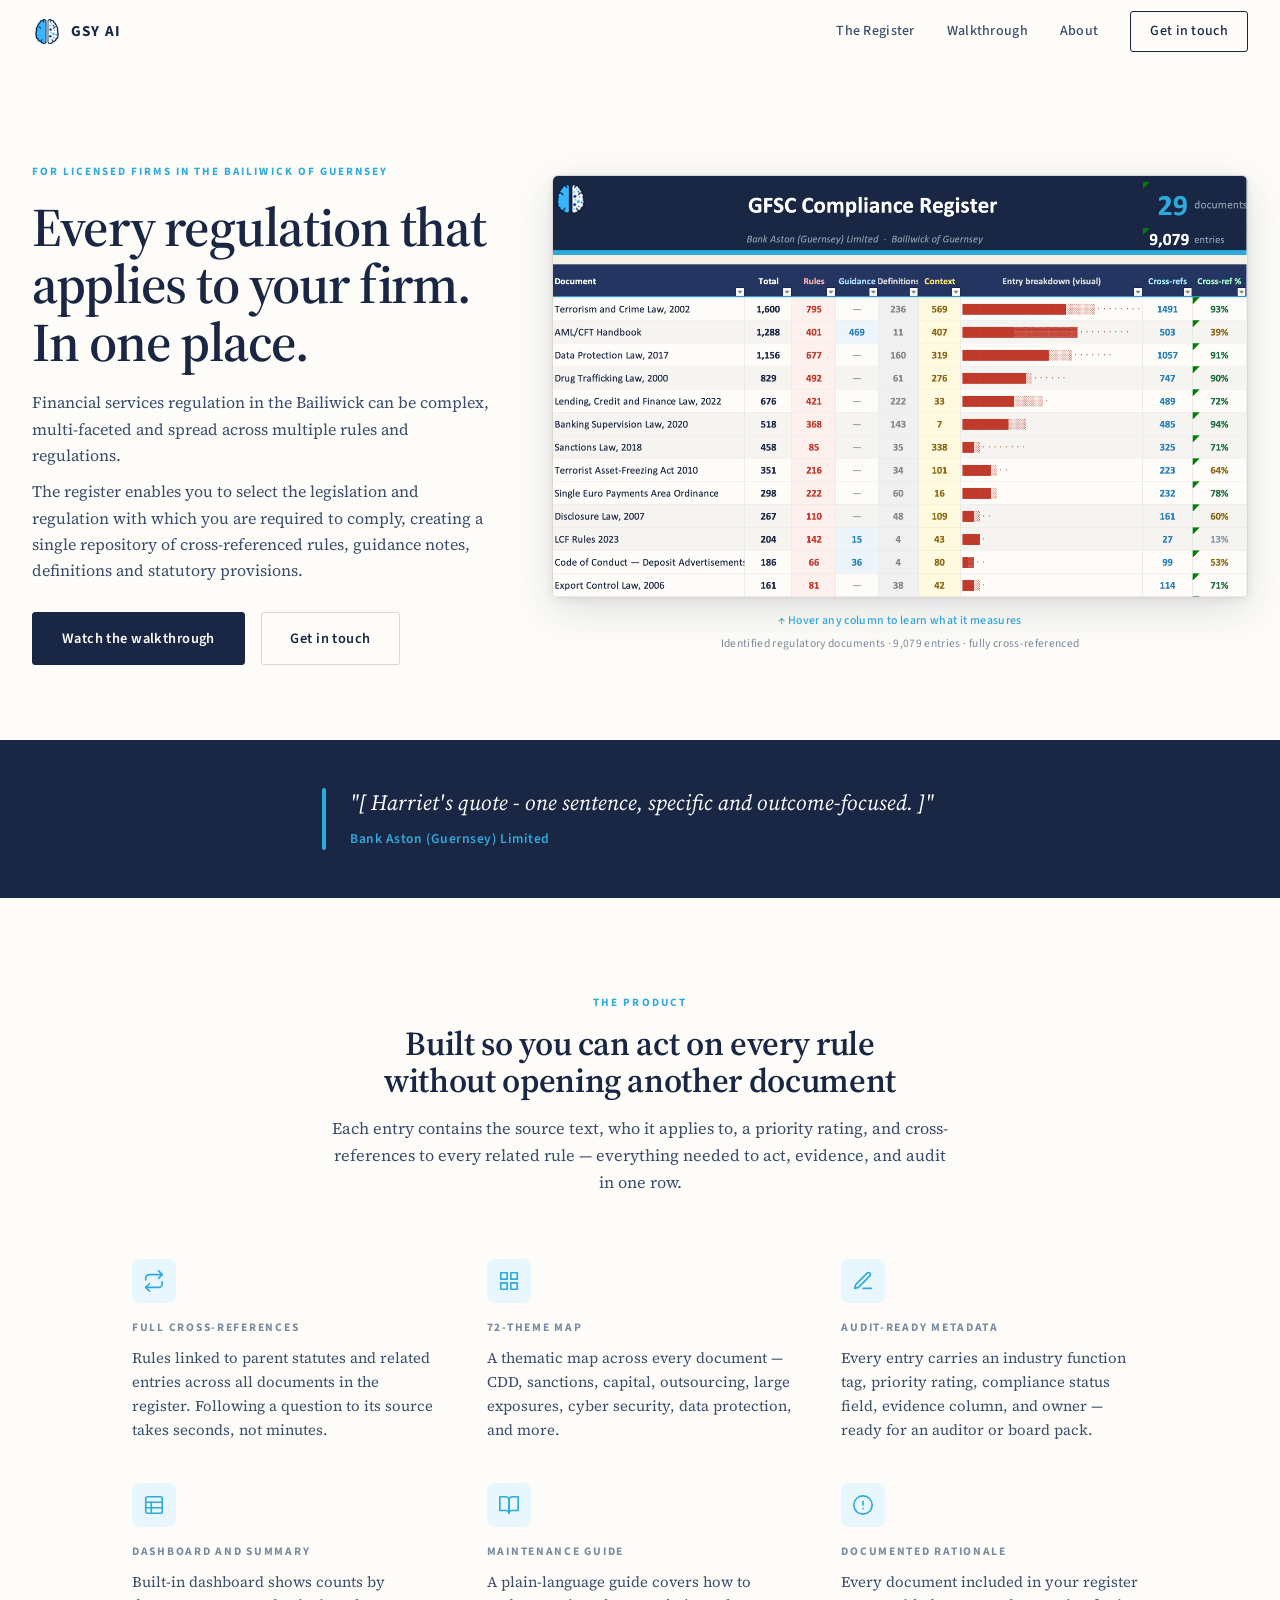
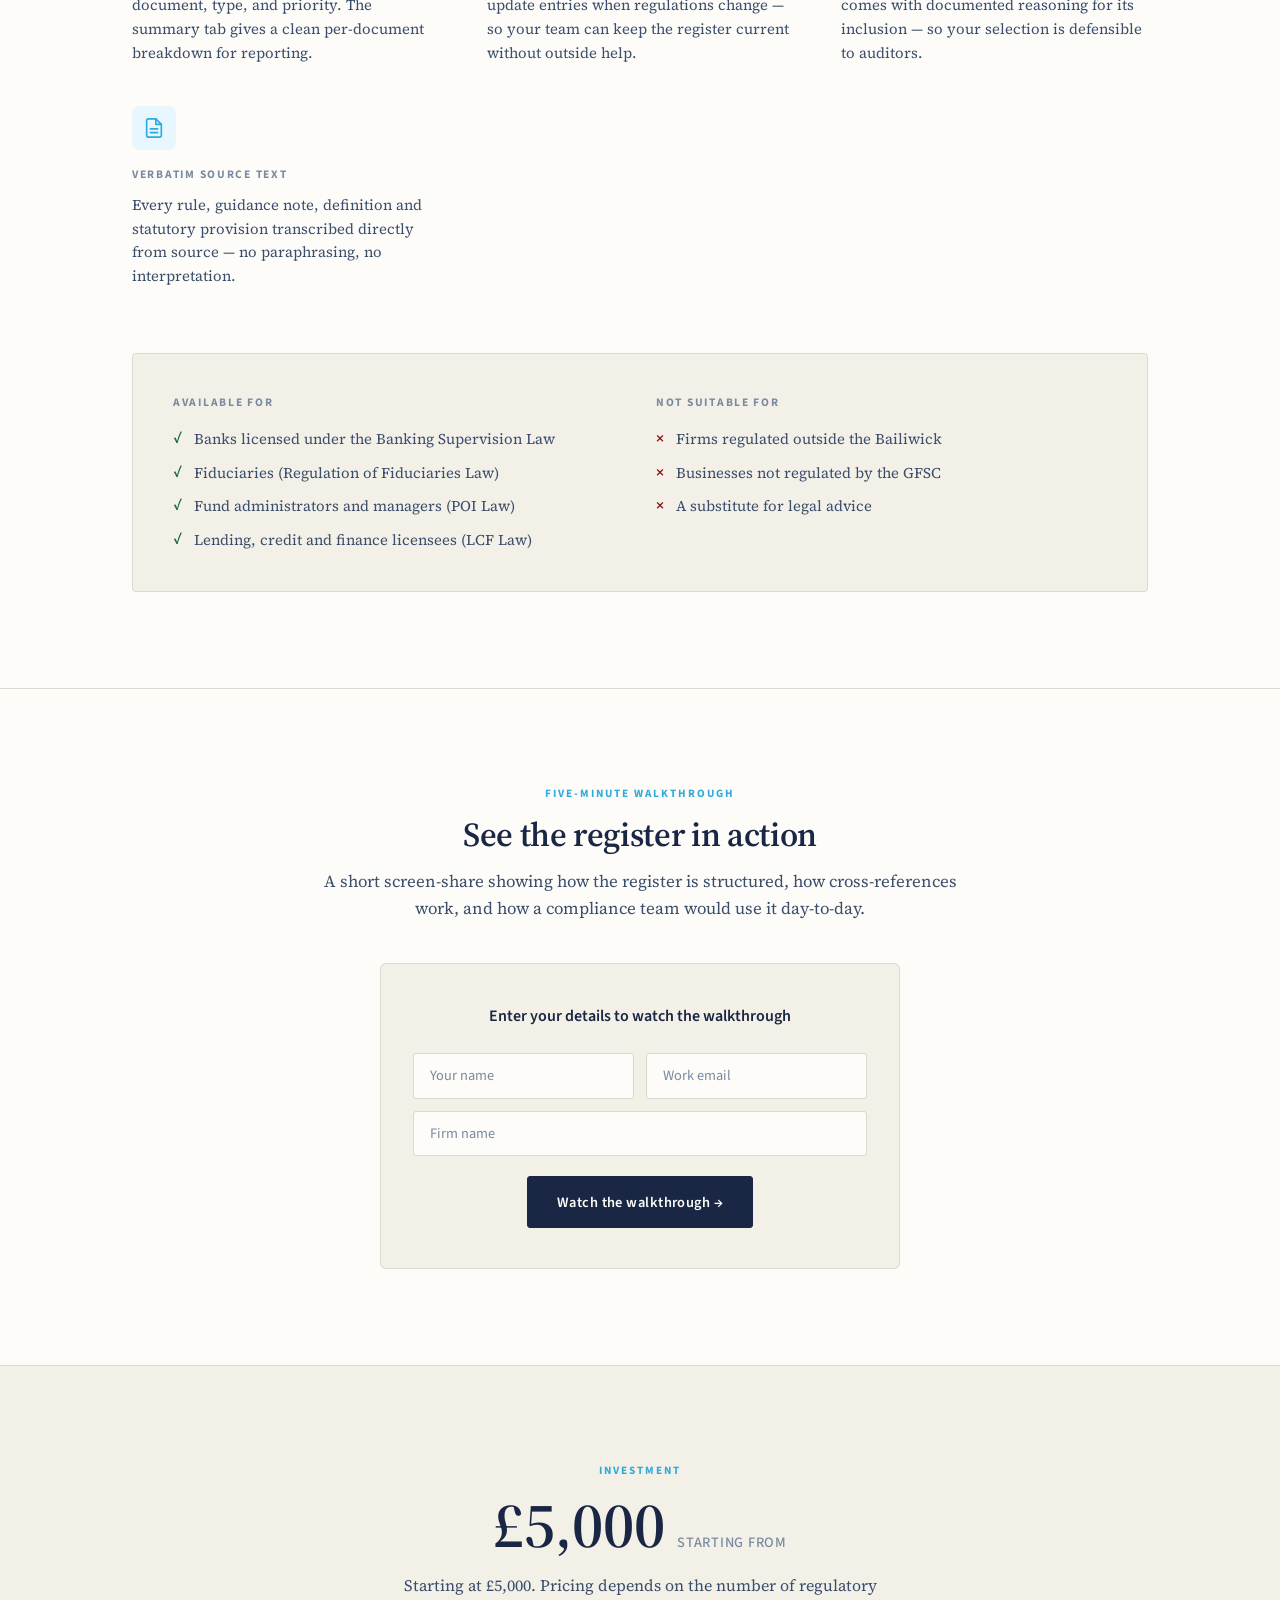
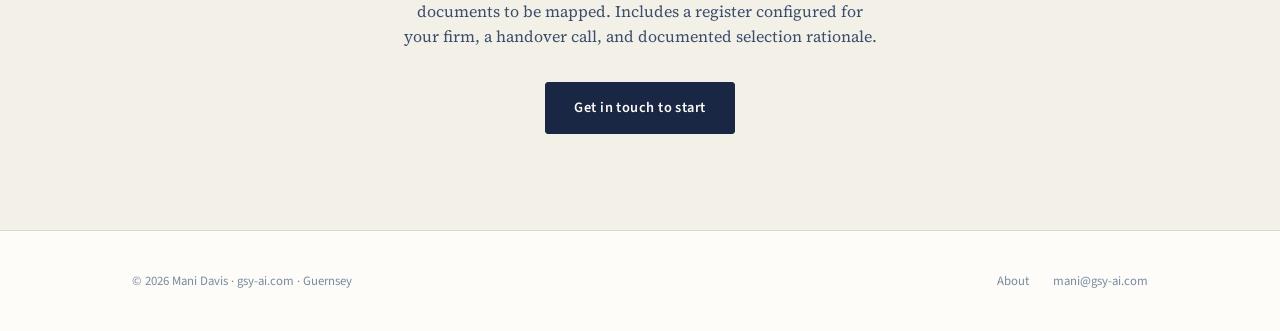
==== index.html @ 60d3af72 "Update pricing label from 'fixed price' to 'starting from'" ====
<!doctype html>
<html lang="en">
<head>
  <meta charset="utf-8" />
  <meta name="viewport" content="width=device-width, initial-scale=1" />
  <title>The Guernsey Financial Services Register - GSY AI</title>
  <meta name="description" content="A complete, cross-referenced compliance register covering every Guernsey financial services regulation, guidance note, definition and statutory provision. Built for licensed firms in the Bailiwick of Guernsey." />
  <link rel="icon" type="image/png" href="images/favicon.png" />
  <link rel="stylesheet" href="css/style.css" />
  <link rel="stylesheet" href="css/home.css" />
  <link rel="stylesheet" href="css/hero-anim.css" />
</head>
<body>

  <nav class="nav" id="nav">
    <a class="nav__logo" href="index.html">
      <img src="images/favicon.png" alt="GSY AI" />
      <span class="nav__logo-text">GSY AI</span>
    </a>
    <div class="nav__links">
      <a href="#register">The Register</a>
      <a href="#walkthrough">Walkthrough</a>
      <a href="about.html">About</a>
      <a href="mailto:mani@gsy-ai.com" class="nav__cta">Get in touch</a>
    </div>
  </nav>

  <!-- ── Hero ── -->
  <section class="hero" id="hero">
    <div class="wrap">
      <div class="hero__grid">

        <div class="hero__text">
          <div class="eyebrow" style="margin-bottom:1.1rem;">For licensed firms in the Bailiwick of Guernsey</div>
          <h1 class="hero__h1">Every regulation that applies to your firm.<br>In one place.</h1>
          <p class="hero__lede">Financial services regulation in the Bailiwick can be complex, multi-faceted and spread across multiple rules and regulations.</p>
          <p class="hero__lede hero__lede--two">The register enables you to select the legislation and regulation with which you are required to comply, creating a single repository of cross-referenced rules, guidance notes, definitions and statutory provisions.</p>
          <div class="hero__actions">
            <a href="#walkthrough" class="btn btn--primary">Watch the walkthrough</a>
            <a href="mailto:mani@gsy-ai.com" class="btn btn--outline">Get in touch</a>
          </div>
        </div>

        <div class="hero__visual">
          <div class="dashboard-hero">
            <img src="images/hero-screenshot.png" alt="GFSC Compliance Register dashboard" class="dashboard-hero__img" />
            <div class="dashboard-hero__hotspots">

              <div class="hs hs--total">
                <div class="hs__tip"><span class="hs__tip-label">Total</span><span class="hs__tip-text">Every entry in this document — rules, guidance, definitions, and context combined. The full scope of what applies to your firm.</span></div>
              </div>

              <div class="hs hs--rules">
                <div class="hs__tip"><span class="hs__tip-label">Rules</span><span class="hs__tip-text">The things your firm must do. Mandatory regulatory requirements — shown in red so they're never overlooked.</span></div>
              </div>

              <div class="hs hs--guidance">
                <div class="hs__tip"><span class="hs__tip-label">Guidance</span><span class="hs__tip-text">The regulator's steer on how to meet a rule in practice. Not mandatory, but it shows what good looks like in the regulator's eyes.</span></div>
              </div>

              <div class="hs hs--definitions">
                <div class="hs__tip"><span class="hs__tip-label">Definitions</span><span class="hs__tip-text">The precise meaning of terms used in the rules. A rule means exactly what its definitions say — getting these right matters.</span></div>
              </div>

              <div class="hs hs--context">
                <div class="hs__tip"><span class="hs__tip-label">Context</span><span class="hs__tip-text">Background and introductory material. Helps you understand why a rule exists, not just what it says.</span></div>
              </div>

              <div class="hs hs--bar">
                <div class="hs__tip"><span class="hs__tip-label">Entry breakdown</span><span class="hs__tip-text">A proportional bar showing the mix of rules, guidance, definitions, and context — so you can see at a glance what each document is made of.</span></div>
              </div>

              <div class="hs hs--crossrefs">
                <div class="hs__tip"><span class="hs__tip-label">Cross-refs</span><span class="hs__tip-text">The number of entries from other documents deemed to relate to entries within this document. High numbers indicate deep integration with the wider regulatory framework.</span></div>
              </div>

              <div class="hs hs--coverage">
                <div class="hs__tip"><span class="hs__tip-label">Cross-ref %</span><span class="hs__tip-text">The percentage of entries in this document that have at least one cross-reference to another document in the register.</span></div>
              </div>

            </div>
          </div>
          <p class="hero__visual-caption">
            <span class="caption-hint">↑ Hover any column to learn what it measures</span>
            <span class="caption-stats">Identified regulatory documents · 9,079 entries · fully cross-referenced</span>
          </p>
        </div>

      </div>
    </div>
  </section>

  <!-- ── Testimonial ── -->
  <div class="testimonial-band" id="testimonial">
    <div class="wrap--narrow">
      <div class="testimonial">
        <div class="testimonial__bar"></div>
        <div class="testimonial__body">
          <p class="testimonial__quote">"[ Harriet's quote - one sentence, specific and outcome-focused. ]"</p>
          <p class="testimonial__cite">Bank Aston (Guernsey) Limited</p>
        </div>
      </div>
    </div>
  </div>

  <!-- ── What it is ── -->
  <section id="register">
    <div class="wrap">
      <div class="section-header">
        <div class="eyebrow" style="margin-bottom:0.8rem;">The product</div>
        <h2>Built so you can act on every rule<br>without opening another document</h2>
        <p class="section-sub">Each entry contains the source text, who it applies to, a priority rating, and cross-references to every related rule — everything needed to act, evidence, and audit in one row.</p>
      </div>

      <div class="features">
        <!-- Row 1: the three wow-factor benefits -->
        <div class="feature">
          <div class="feature__icon"><svg width="22" height="22" viewBox="0 0 24 24" fill="none" stroke="currentColor" stroke-width="1.8" stroke-linecap="round" stroke-linejoin="round"><polyline points="17 1 21 5 17 9"/><path d="M3 11V9a4 4 0 0 1 4-4h14"/><polyline points="7 23 3 19 7 15"/><path d="M21 13v2a4 4 0 0 1-4 4H3"/></svg></div>
          <h3 style="margin-bottom:0.6rem;">Full cross-references</h3>
          <p>Rules linked to parent statutes and related entries across all documents in the register. Following a question to its source takes seconds, not minutes.</p>
        </div>
        <div class="feature">
          <div class="feature__icon"><svg width="22" height="22" viewBox="0 0 24 24" fill="none" stroke="currentColor" stroke-width="1.8" stroke-linecap="round" stroke-linejoin="round"><rect x="3" y="3" width="7" height="7"/><rect x="14" y="3" width="7" height="7"/><rect x="14" y="14" width="7" height="7"/><rect x="3" y="14" width="7" height="7"/></svg></div>
          <h3 style="margin-bottom:0.6rem;">72-theme map</h3>
          <p>A thematic map across every document — CDD, sanctions, capital, outsourcing, large exposures, cyber security, data protection, and more.</p>
        </div>
        <div class="feature">
          <div class="feature__icon"><svg width="22" height="22" viewBox="0 0 24 24" fill="none" stroke="currentColor" stroke-width="1.8" stroke-linecap="round" stroke-linejoin="round"><path d="M12 20h9"/><path d="M16.5 3.5a2.121 2.121 0 0 1 3 3L7 19l-4 1 1-4L16.5 3.5z"/></svg></div>
          <h3 style="margin-bottom:0.6rem;">Audit-ready metadata</h3>
          <p>Every entry carries an industry function tag, priority rating, compliance status field, evidence column, and owner — ready for an auditor or board pack.</p>
        </div>
        <!-- Row 2: supporting benefits, verbatim last -->
        <div class="feature">
          <div class="feature__icon"><svg width="22" height="22" viewBox="0 0 24 24" fill="none" stroke="currentColor" stroke-width="1.8" stroke-linecap="round" stroke-linejoin="round"><rect x="3" y="3" width="18" height="18" rx="2"/><line x1="3" y1="9" x2="21" y2="9"/><line x1="3" y1="15" x2="21" y2="15"/><line x1="9" y1="9" x2="9" y2="21"/></svg></div>
          <h3 style="margin-bottom:0.6rem;">Dashboard and summary</h3>
          <p>Built-in dashboard shows counts by document, type, and priority. The summary tab gives a clean per-document breakdown for reporting.</p>
        </div>
        <div class="feature">
          <div class="feature__icon"><svg width="22" height="22" viewBox="0 0 24 24" fill="none" stroke="currentColor" stroke-width="1.8" stroke-linecap="round" stroke-linejoin="round"><path d="M2 3h6a4 4 0 0 1 4 4v14a3 3 0 0 0-3-3H2z"/><path d="M22 3h-6a4 4 0 0 0-4 4v14a3 3 0 0 1 3-3h7z"/></svg></div>
          <h3 style="margin-bottom:0.6rem;">Maintenance guide</h3>
          <p>A plain-language guide covers how to update entries when regulations change — so your team can keep the register current without outside help.</p>
        </div>
        <div class="feature">
          <div class="feature__icon"><svg width="22" height="22" viewBox="0 0 24 24" fill="none" stroke="currentColor" stroke-width="1.8" stroke-linecap="round" stroke-linejoin="round"><circle cx="12" cy="12" r="10"/><line x1="12" y1="8" x2="12" y2="12"/><line x1="12" y1="16" x2="12.01" y2="16"/></svg></div>
          <h3 style="margin-bottom:0.6rem;">Documented rationale</h3>
          <p>Every document included in your register comes with documented reasoning for its inclusion — so your selection is defensible to auditors.</p>
        </div>
        <div class="feature">
          <div class="feature__icon"><svg width="22" height="22" viewBox="0 0 24 24" fill="none" stroke="currentColor" stroke-width="1.8" stroke-linecap="round" stroke-linejoin="round"><path d="M14 2H6a2 2 0 0 0-2 2v16a2 2 0 0 0 2 2h12a2 2 0 0 0 2-2V8z"/><polyline points="14 2 14 8 20 8"/><line x1="16" y1="13" x2="8" y2="13"/><line x1="16" y1="17" x2="8" y2="17"/></svg></div>
          <h3 style="margin-bottom:0.6rem;">Verbatim source text</h3>
          <p>Every rule, guidance note, definition and statutory provision transcribed directly from source — no paraphrasing, no interpretation.</p>
        </div>
      </div>

      <div class="availability">
        <div class="avail-col avail-col--for">
          <h3 style="margin-bottom:1rem;">Available for</h3>
          <ul class="avail-list">
            <li><span class="avail-tick">✓</span>Banks licensed under the Banking Supervision Law</li>
            <li><span class="avail-tick">✓</span>Fiduciaries (Regulation of Fiduciaries Law)</li>
            <li><span class="avail-tick">✓</span>Fund administrators and managers (POI Law)</li>
            <li><span class="avail-tick">✓</span>Lending, credit and finance licensees (LCF Law)</li>
          </ul>
        </div>
        <div class="avail-col avail-col--not">
          <h3 style="margin-bottom:1rem;">Not suitable for</h3>
          <ul class="avail-list">
            <li><span class="avail-cross">×</span>Firms regulated outside the Bailiwick</li>
            <li><span class="avail-cross">×</span>Businesses not regulated by the GFSC</li>
            <li><span class="avail-cross">×</span>A substitute for legal advice</li>
          </ul>
        </div>
      </div>
    </div>
  </section>

  <hr class="hr" />

  <!-- ── Walkthrough — gated with details form ── -->
  <section id="walkthrough">
    <div class="wrap--narrow" style="text-align:center;">
      <div class="eyebrow" style="margin-bottom:0.8rem;">Five-minute walkthrough</div>
      <h2 style="margin-bottom:1rem;">See the register in action</h2>
      <p style="color:var(--soft); margin-bottom:2.5rem; font-size:1.05rem; line-height:1.6;">A short screen-share showing how the register is structured, how cross-references work, and how a compliance team would use it day-to-day.</p>

      <!-- Gate: show form first, reveal video on submit -->
      <div class="walkthrough-gate" id="walkthrough-gate">
        <div class="gate-form-wrap">
          <p class="gate-prompt">Enter your details to watch the walkthrough</p>
          <form class="gate-form" id="gate-form" action="https://formsubmit.co/mani@gsy-ai.com" method="POST">
            <input type="hidden" name="_captcha" value="false" />
            <div class="gate-form__row">
              <input type="text" name="name" placeholder="Your name" required class="gate-input" />
              <input type="email" name="email" placeholder="Work email" required class="gate-input" />
            </div>
            <input type="text" name="firm" placeholder="Firm name" required class="gate-input" />
            <button type="submit" class="btn btn--primary gate-submit">Watch the walkthrough →</button>
          </form>
        </div>
      </div>

      <!-- Hidden video — shown after form submit -->
      <!-- TO ADD VIDEO: replace the loom-placeholder div below with:
           <div style="position:relative;padding-bottom:62.5%;height:0;overflow:hidden;border-radius:6px;box-shadow:0 4px 32px rgba(26,39,68,0.14);">
             <iframe src="https://www.loom.com/embed/YOUR_VIDEO_ID?hide_owner=true&hide_share=true&hide_title=true&hideEmbedTopBar=true"
               style="position:absolute;top:0;left:0;width:100%;height:100%;" frameborder="0" allowfullscreen></iframe>
           </div>
      -->
      <div class="loom-wrap" id="loom-wrap" style="display:none;">
        <div style="position:relative;padding-bottom:62.5%;height:0;overflow:hidden;border-radius:6px;box-shadow:0 4px 32px rgba(26,39,68,0.14);">
          <iframe src="https://www.youtube.com/embed/adCxU1NDunc?rel=0&modestbranding=1"
            style="position:absolute;top:0;left:0;width:100%;height:100%;" frameborder="0"
            allow="accelerometer; autoplay; clipboard-write; encrypted-media; gyroscope; picture-in-picture"
            allowfullscreen></iframe>
        </div>
      </div>

    </div>
  </section>

  <hr class="hr" />

  <!-- ── Pricing ── -->
  <section id="pricing" style="background:var(--paper-mid);">
    <div class="wrap--narrow" style="text-align:center;">
      <div class="eyebrow" style="margin-bottom:0.8rem;">Investment</div>
      <div class="price-display">
        <span class="price-display__amount">£5,000</span>
        <span class="price-display__label">starting from</span>
      </div>
      <p class="price-detail">Starting at £5,000. Pricing depends on the number of regulatory documents to be mapped. Includes a register configured for your firm, a handover call, and documented selection rationale.</p>
      <a href="mailto:mani@gsy-ai.com" class="btn btn--primary" style="margin-top:2rem;">Get in touch to start</a>
    </div>
  </section>

  <!-- ── Footer ── -->
  <footer class="footer">
    <div class="wrap">
      <div class="footer__inner">
        <p class="footer__copy">© 2026 Mani Davis · gsy-ai.com · Guernsey</p>
        <nav class="footer__links">
          <a href="about.html">About</a>
          <a href="mailto:mani@gsy-ai.com">mani@gsy-ai.com</a>
        </nav>
      </div>
    </div>
  </footer>

  <script>
    // Nav scroll
    const nav = document.getElementById('nav');
    window.addEventListener('scroll', () => {
      nav.classList.toggle('scrolled', window.scrollY > 20);
    }, { passive: true });

    // If returning from formsubmit.co redirect, reveal the video immediately
    (function () {
      if (location.hash === '#walkthrough-done') {
        var gate  = document.getElementById('walkthrough-gate');
        var video = document.getElementById('loom-wrap');
        if (gate && video) {
          gate.style.display  = 'none';
          video.style.display = 'block';
          history.replaceState(null, '', location.pathname + '#walkthrough');
          var wt = document.getElementById('walkthrough');
          if (wt) wt.scrollIntoView({ behavior: 'smooth' });
        }
      }
    }());

    // Before submitting, inject _next (redirect back here) and _subject
    document.getElementById('gate-form').addEventListener('submit', function () {
      var firm = (this.querySelector('[name=firm]') || {}).value || '';

      var next  = document.createElement('input');
      next.type = 'hidden'; next.name = '_next';
      next.value = location.origin + location.pathname + '#walkthrough-done';

      var subj  = document.createElement('input');
      subj.type = 'hidden'; subj.name = '_subject';
      subj.value = 'Walkthrough request — ' + firm;

      this.appendChild(next);
      this.appendChild(subj);
      // Natural form POST — no preventDefault
    });

  </script>
</body>
</html>
---- css/style.css ----
/* ─────────────────────────────────────────
   GSY AI — Global Styles
   Palette: Navy #1a2744, Blue #2eaadc, Paper #fdfcf8
───────────────────────────────────────── */

@import url('https://fonts.googleapis.com/css2?family=Source+Serif+4:ital,opsz,wght@0,8..60,300;0,8..60,400;0,8..60,600;0,8..60,700;1,8..60,400;1,8..60,600&family=Source+Sans+3:wght@300;400;500;600;700&display=swap');

:root {
  --navy:      #1a2744;
  --navy-mid:  #243562;
  --blue:      #2eaadc;
  --blue-pale: #e8f6fd;
  --paper:     #fdfcf8;
  --paper-mid: #f3f0e8;
  --rule:      #ddd8cf;
  --ink:       #1a2744;
  --soft:      #3a4d6b;
  --mute:      #7a8aa0;
  --serif:     'Source Serif 4', Georgia, serif;
  --sans:      'Source Sans 3', 'Helvetica Neue', Arial, sans-serif;
  --ease:      cubic-bezier(0.25, 0.46, 0.45, 0.94);
  --radius:    3px;
}

/* ── Reset ── */
*, *::before, *::after { box-sizing: border-box; margin: 0; padding: 0; }
html { scroll-behavior: smooth; -webkit-text-size-adjust: 100%; }
body {
  background: var(--paper);
  color: var(--ink);
  font-family: var(--serif);
  font-size: 1rem;
  line-height: 1.6;
  -webkit-font-smoothing: antialiased;
}
img { display: block; max-width: 100%; }
a { color: inherit; text-decoration: none; }
button { cursor: pointer; border: none; background: none; font: inherit; color: inherit; }
ul, ol { list-style: none; }

/* ── Typography ── */
.eyebrow {
  font-family: var(--sans);
  font-size: 0.7rem;
  font-weight: 700;
  letter-spacing: 0.18em;
  text-transform: uppercase;
  color: var(--blue);
}

h1 {
  font-family: var(--serif);
  font-size: clamp(2.2rem, 5vw, 3.4rem);
  font-weight: 600;
  line-height: 1.06;
  letter-spacing: -0.02em;
  color: var(--navy);
}

h2 {
  font-family: var(--serif);
  font-size: clamp(1.5rem, 3vw, 2.1rem);
  font-weight: 600;
  line-height: 1.1;
  letter-spacing: -0.01em;
  color: var(--navy);
}

h3 {
  font-family: var(--sans);
  font-size: 0.72rem;
  font-weight: 700;
  letter-spacing: 0.15em;
  text-transform: uppercase;
  color: var(--mute);
}

/* ── Layout ── */
.wrap {
  width: 100%;
  max-width: 1080px;
  margin: 0 auto;
  padding: 0 2rem;
}
.wrap--narrow {
  max-width: 700px;
  margin: 0 auto;
  padding: 0 2rem;
}

/* ── Nav ── */
.nav {
  position: fixed;
  top: 0; left: 0; right: 0;
  z-index: 200;
  height: 64px;
  display: flex;
  align-items: center;
  justify-content: space-between;
  padding: 0 2rem;
  background: rgba(253,252,248,0.94);
  backdrop-filter: blur(14px);
  -webkit-backdrop-filter: blur(14px);
  border-bottom: 1px solid transparent;
  transition: border-color 0.3s var(--ease), background 0.3s var(--ease);
}
.nav.scrolled {
  border-bottom-color: var(--rule);
  background: rgba(253,252,248,0.98);
}
.nav__logo {
  display: flex;
  align-items: center;
  gap: 0.55rem;
  text-decoration: none;
}
.nav__logo img {
  width: 30px;
  height: 30px;
}
.nav__logo-text {
  font-family: var(--sans);
  font-size: 0.95rem;
  font-weight: 700;
  letter-spacing: 0.08em;
  text-transform: uppercase;
  color: var(--navy);
}
.nav__links {
  display: flex;
  align-items: center;
  gap: 2rem;
}
.nav__links a {
  font-family: var(--sans);
  font-size: 0.875rem;
  font-weight: 500;
  color: var(--soft);
  letter-spacing: 0.02em;
  transition: color 0.2s;
}
.nav__links a:hover { color: var(--blue); }
.nav__cta {
  display: inline-flex;
  align-items: center;
  font-family: var(--sans);
  font-size: 0.82rem;
  font-weight: 600;
  letter-spacing: 0.04em;
  padding: 0.5rem 1.2rem;
  border: 1.5px solid var(--navy);
  border-radius: var(--radius);
  color: var(--navy) !important;
  transition: all 0.2s var(--ease);
}
.nav__cta:hover {
  background: var(--navy);
  color: var(--paper) !important;
  border-color: var(--navy);
}

/* ── Buttons ── */
.btn {
  display: inline-flex;
  align-items: center;
  gap: 0.5rem;
  font-family: var(--sans);
  font-weight: 600;
  font-size: 0.9rem;
  letter-spacing: 0.03em;
  padding: 0.85rem 1.8rem;
  border-radius: var(--radius);
  transition: all 0.2s var(--ease);
  cursor: pointer;
  border: 1.5px solid transparent;
  text-decoration: none;
}
.btn--primary {
  background: var(--navy);
  color: var(--paper);
  border-color: var(--navy);
}
.btn--primary:hover {
  background: var(--navy-mid);
  border-color: var(--navy-mid);
  transform: translateY(-1px);
  box-shadow: 0 4px 16px rgba(26,39,68,0.18);
}
.btn--outline {
  background: transparent;
  color: var(--navy);
  border-color: var(--rule);
}
.btn--outline:hover {
  border-color: var(--navy);
  background: var(--paper-mid);
}

/* ── Sections ── */
section { padding: 6rem 0; }
section.section--sm { padding: 4rem 0; }
section.section--lg { padding: 8rem 0; }

/* ── Dividers ── */
.hr { border: none; border-top: 1px solid var(--rule); }

/* ── Footer ── */
.footer {
  padding: 2.5rem 0;
  border-top: 1px solid var(--rule);
}
.footer__inner {
  display: flex;
  justify-content: space-between;
  align-items: center;
  flex-wrap: wrap;
  gap: 1rem;
}
.footer__copy {
  font-family: var(--sans);
  font-size: 0.8rem;
  color: var(--mute);
}
.footer__links {
  display: flex;
  gap: 1.5rem;
}
.footer__links a {
  font-family: var(--sans);
  font-size: 0.8rem;
  color: var(--mute);
  transition: color 0.2s;
}
.footer__links a:hover { color: var(--blue); }

/* ── Responsive ── */
@media (max-width: 700px) {
  .nav__links { display: none; }
  .wrap, .wrap--narrow { padding: 0 1.25rem; }
  section { padding: 4rem 0; }
  section.section--lg { padding: 5rem 0; }
}
---- css/home.css ----
/* ── Hero — calibrated to show nav + hero + full testimonial band on load ──
   MacBook 16:10 at 1440×900: nav=64px, hero needs ~580px, testimonial=~160px → total ~804px ✓ */
.hero {
  padding-top: 88px;   /* nav height + small gap */
  padding-bottom: 0;
  min-height: calc(100vh - 160px); /* fills but leaves room for testimonial */
  display: flex;
  align-items: center;
}
/* Widen the hero container beyond the global 1080px cap */
.hero > .wrap {
  max-width: 1380px;
}
.hero__grid {
  display: grid;
  grid-template-columns: 1fr 1.5fr;
  gap: 3.5rem;
  align-items: center;
  width: 100%;
  padding: 1.5rem 0;
}
.hero__h1 { margin-bottom: 1.1rem; }
.hero__lede {
  font-size: 1rem;
  line-height: 1.65;
  color: var(--soft);
  margin-bottom: 0.6rem;
}
.hero__lede--two { margin-bottom: 1.8rem; }
.hero__actions {
  display: flex;
  gap: 1rem;
  flex-wrap: wrap;
}

/* ── Testimonial — navy band, tall enough to be fully visible on load ── */
.testimonial-band {
  background: var(--navy);
  padding: 3rem 0;
}
.testimonial {
  display: flex;
  gap: 1.5rem;
  align-items: flex-start;
}
.testimonial__bar {
  width: 4px;
  min-height: 56px;
  background: var(--blue);
  border-radius: 2px;
  flex-shrink: 0;
  align-self: stretch;
}
.testimonial__quote {
  font-family: var(--serif);
  font-size: clamp(1.05rem, 2.2vw, 1.35rem);
  font-weight: 400;
  font-style: italic;
  color: #ffffff;
  line-height: 1.35;
  margin-bottom: 0.7rem;
}
.testimonial__cite {
  font-family: var(--sans);
  font-size: 0.85rem;
  font-weight: 600;
  color: var(--blue);
  letter-spacing: 0.04em;
}

/* ── Section header ── */
.section-header {
  text-align: center;
  max-width: 620px;
  margin: 0 auto 4rem;
}
.section-sub {
  margin-top: 1rem;
  font-size: 1.02rem;
  line-height: 1.65;
  color: var(--soft);
}

/* ── Features grid ── */
.features {
  display: grid;
  grid-template-columns: repeat(3, 1fr);
  gap: 2.5rem 3rem;
  margin-bottom: 4rem;
}
.feature__icon {
  width: 44px;
  height: 44px;
  border-radius: 8px;
  background: var(--blue-pale);
  display: flex;
  align-items: center;
  justify-content: center;
  color: var(--blue);
  margin-bottom: 1rem;
}
.feature p {
  font-size: 0.93rem;
  line-height: 1.6;
  color: var(--soft);
}

/* ── Availability ── */
.availability {
  display: grid;
  grid-template-columns: 1fr 1fr;
  gap: 2rem;
  padding: 2.5rem;
  background: var(--paper-mid);
  border-radius: 4px;
  border: 1px solid var(--rule);
}
.avail-list {
  display: flex;
  flex-direction: column;
  gap: 0.7rem;
}
.avail-list li {
  display: flex;
  gap: 0.75rem;
  font-size: 0.93rem;
  line-height: 1.5;
  color: var(--soft);
  align-items: flex-start;
}
.avail-tick { color: #1a6b3a; font-weight: 700; font-size: 0.9rem; flex-shrink: 0; }
.avail-cross { color: #8b1a1a; font-weight: 700; font-size: 0.9rem; flex-shrink: 0; }

/* ── Walkthrough gate ── */
.gate-form-wrap {
  background: var(--paper-mid);
  border: 1px solid var(--rule);
  border-radius: 6px;
  padding: 2.5rem 2rem;
  max-width: 520px;
  margin: 0 auto;
}
.gate-prompt {
  font-family: var(--sans);
  font-size: 1rem;
  font-weight: 600;
  color: var(--navy);
  margin-bottom: 1.5rem;
}
.gate-form { display: flex; flex-direction: column; gap: 0.75rem; }
.gate-form__row { display: grid; grid-template-columns: 1fr 1fr; gap: 0.75rem; }
.gate-input {
  width: 100%;
  padding: 0.7rem 1rem;
  font-family: var(--sans);
  font-size: 0.9rem;
  color: var(--ink);
  background: var(--paper);
  border: 1.5px solid var(--rule);
  border-radius: var(--radius);
  transition: border-color 0.2s;
  outline: none;
}
.gate-input:focus { border-color: var(--blue); }
.gate-input::placeholder { color: var(--mute); }
.gate-submit { margin-top: 0.5rem; align-self: center; }

/* ── Loom placeholder ── */
.loom-wrap { width: 100%; }
.loom-placeholder {
  background: var(--paper-mid);
  border: 1px solid var(--rule);
  border-radius: 4px;
  padding: 4rem 2rem;
  display: flex;
  flex-direction: column;
  align-items: center;
}

/* ── Pricing ── */
.price-display {
  display: flex;
  align-items: baseline;
  justify-content: center;
  gap: 0.75rem;
  margin-bottom: 1rem;
}
.price-display__amount {
  font-family: var(--serif);
  font-size: clamp(2.8rem, 6vw, 4rem);
  font-weight: 600;
  color: var(--navy);
  line-height: 1;
}
.price-display__label {
  font-family: var(--sans);
  font-size: 0.9rem;
  font-weight: 500;
  color: var(--mute);
  letter-spacing: 0.05em;
  text-transform: uppercase;
}
.price-detail {
  font-size: 1rem;
  line-height: 1.6;
  color: var(--soft);
  max-width: 480px;
  margin: 0 auto;
}

/* ── Responsive ── */
@media (max-width: 900px) {
  .hero { min-height: auto; padding-top: 80px; }
  .hero__grid { grid-template-columns: 1fr; gap: 2.5rem; }
  .hero__visual { order: -1; }
  .features { grid-template-columns: 1fr 1fr; gap: 2rem; }
  .availability { grid-template-columns: 1fr; }
  .gate-form__row { grid-template-columns: 1fr; }
}
@media (max-width: 600px) {
  .features { grid-template-columns: 1fr; }
  .testimonial__quote { font-size: 1.05rem; }
}
---- css/hero-anim.css ----
.dashboard-hero {
  position: relative;
  width: 100%;
  border-radius: 6px;
}

.dashboard-hero__img {
  display: block;
  width: 100%;
  border-radius: 6px;
  border: 1px solid #ddd8cf;
  box-shadow: 0 2px 8px rgba(26,39,68,0.07), 0 12px 40px rgba(26,39,68,0.13);
  transition: box-shadow 0.3s ease;
}

.dashboard-hero:hover .dashboard-hero__img {
  box-shadow: 0 2px 8px rgba(26,39,68,0.07), 0 12px 40px rgba(26,39,68,0.16), 0 0 0 2px #2eaadc;
}

.dashboard-hero__hotspots {
  position: absolute;
  top: 0; left: 0; right: 0; bottom: 0;
  border-radius: 6px;
}

/* Column hotspot zones */
.hs {
  position: absolute;
  top: 0;
  bottom: 0;
  cursor: crosshair;
  z-index: 10;
}

/* right edge of total was perfect (34.5%); left trimmed back 1% */
.hs--total       { left: 27.5%; width: 7%; }
/* right trimmed 0.5%, left trimmed tiny */
.hs--rules       { left: 34.5%; width: 6%; }
/* right trimmed 0.5% */
.hs--guidance    { left: 41%;   width: 5.5%; }
/* right trimmed 0.5% */
.hs--definitions { left: 47%;   width: 5.5%; }
/* right trimmed 0.5% */
.hs--context     { left: 52.5%; width: 6%; }
/* left -2px, right extended to 86% */
.hs--bar         { left: 59%;   width: 27%; }
/* shifted whole length (7%) + 10px right */
.hs--crossrefs   { left: 85%;   width: 7%; }
/* shifted right a fair bit + trim from left, nudged left 3× */
.hs--coverage    { left: 91%;   width: 9%; }

/* Highlight strip on the column header row when hovering.
   Moved up 2% and made 1% taller per user feedback. */
.hs::before {
  content: '';
  position: absolute;
  top: 21%; left: 0; right: 0;
  height: 7.5%;
  background: rgba(46,170,220,0);
  border-radius: 2px;
  transition: background 0.2s ease;
}
.hs:hover::before { background: rgba(46,170,220,0.2); }

/* Tooltip card — sits in the data rows area below the column headers */
.hs__tip {
  position: absolute;
  top: 35%;
  left: 50%;
  transform: translateX(-50%) translateY(8px);
  width: 220px;
  background: #1a2744;
  border-radius: 5px;
  padding: 12px 14px;
  pointer-events: none;
  opacity: 0;
  transition: opacity 0.15s ease 0.08s, transform 0.15s ease 0.08s;
  z-index: 100;
  box-shadow: 0 8px 32px rgba(0,0,0,0.3);
}

.hs:hover .hs__tip {
  opacity: 1;
  transform: translateX(-50%) translateY(0);
}

/* Right-anchor the two rightmost tooltips to prevent overflow */
.hs--crossrefs .hs__tip,
.hs--coverage .hs__tip {
  left: auto;
  right: 0;
  transform: translateX(0) translateY(8px);
}
.hs--crossrefs:hover .hs__tip,
.hs--coverage:hover .hs__tip {
  transform: translateX(0) translateY(0);
}

/* Tooltip arrow */
.hs__tip::before {
  content: '';
  position: absolute;
  top: -5px;
  left: 50%;
  transform: translateX(-50%);
  border-left: 5px solid transparent;
  border-right: 5px solid transparent;
  border-bottom: 5px solid #1a2744;
}
.hs--crossrefs .hs__tip::before,
.hs--coverage .hs__tip::before {
  left: auto;
  right: 16px;
  transform: none;
}

.hs__tip-label {
  display: block;
  font-family: 'Source Sans 3', sans-serif;
  font-size: 0.65rem;
  font-weight: 700;
  letter-spacing: 0.14em;
  text-transform: uppercase;
  color: #2eaadc;
  margin-bottom: 5px;
}

.hs__tip-text {
  font-family: 'Source Serif 4', Georgia, serif;
  font-size: 0.78rem;
  line-height: 1.5;
  color: rgba(255,255,255,0.88);
}

/* Caption below the image */
.hero__visual-caption {
  display: flex;
  flex-direction: column;
  align-items: center;
  gap: 0.25rem;
  margin-top: 0.9rem;
}
.caption-hint {
  font-family: 'Source Sans 3', sans-serif;
  font-size: 0.74rem;
  color: #2eaadc;
  font-weight: 500;
  letter-spacing: 0.03em;
}
.caption-stats {
  font-family: 'Source Sans 3', sans-serif;
  font-size: 0.72rem;
  color: #7a8aa0;
  letter-spacing: 0.03em;
}

/* Mobile — no hotspots, just the image */
@media (max-width: 900px) {
  .dashboard-hero__hotspots { display: none; }
  .caption-hint { display: none; }
}
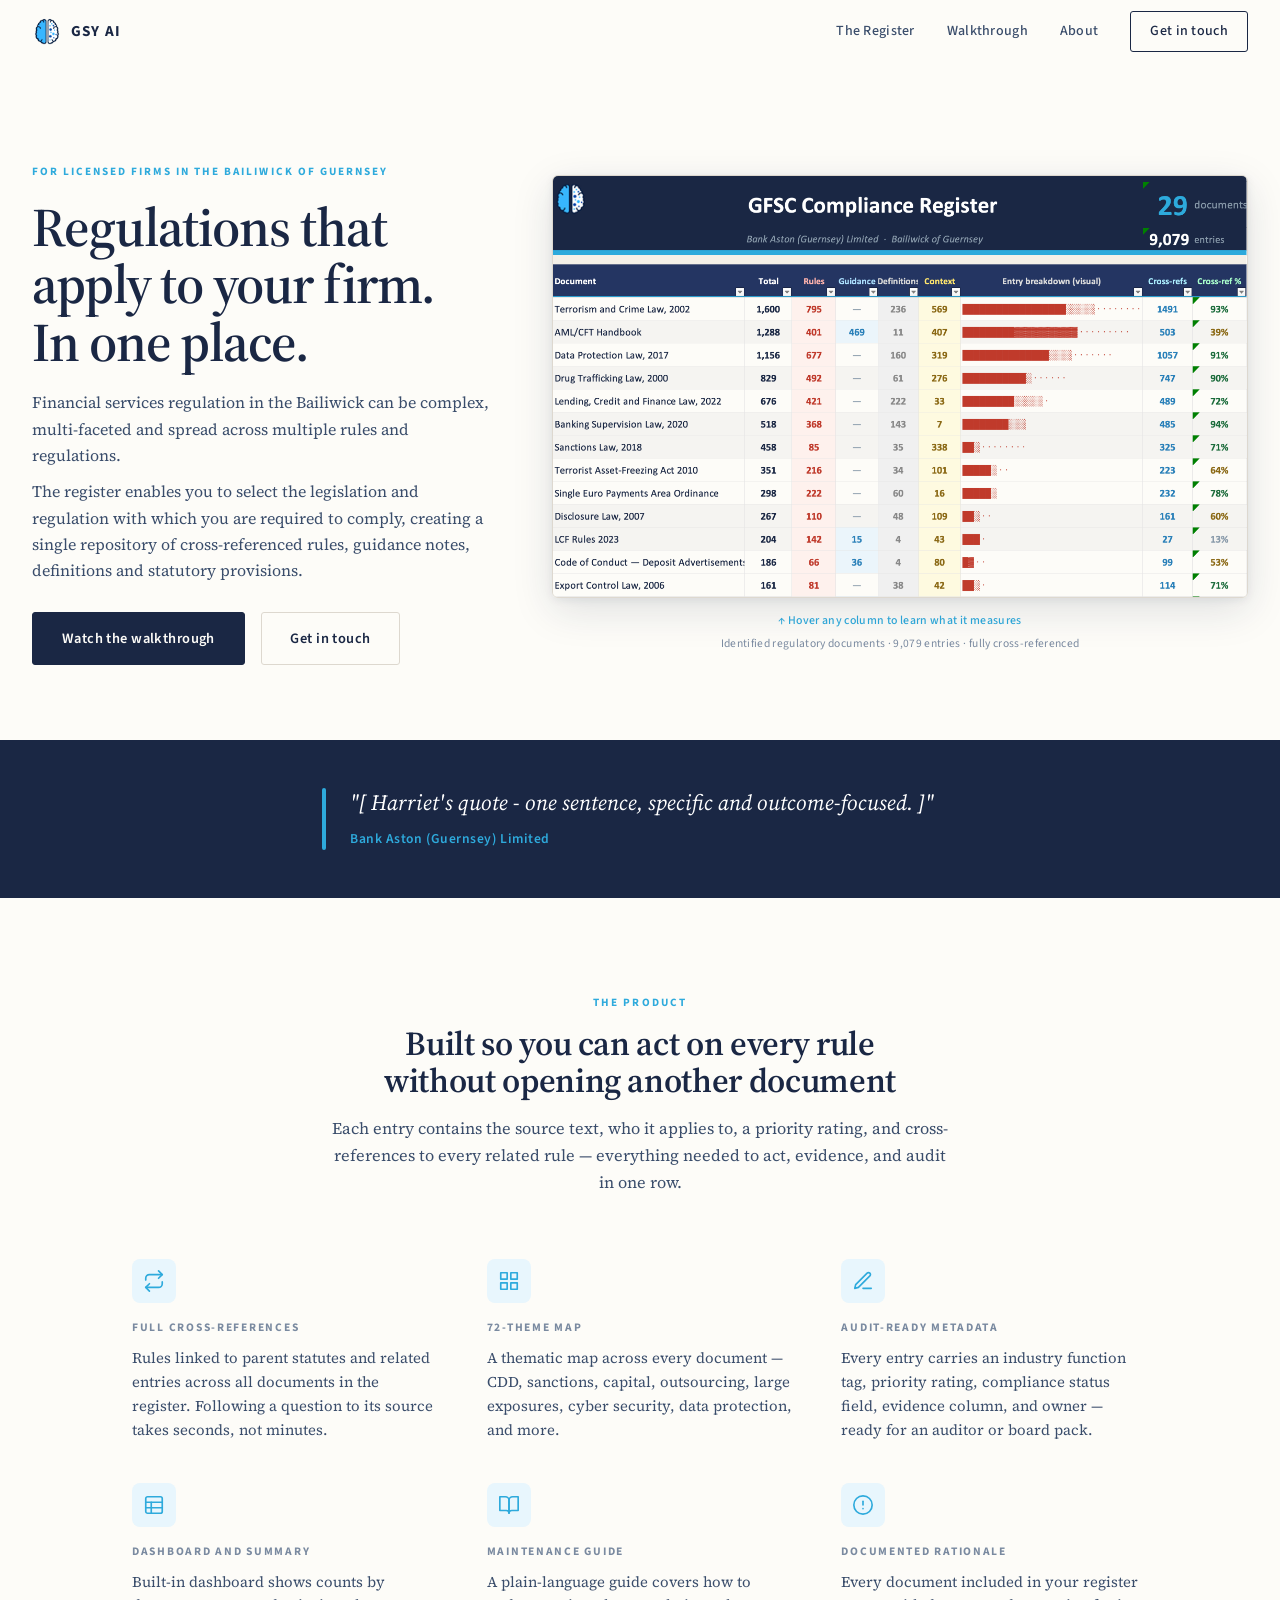
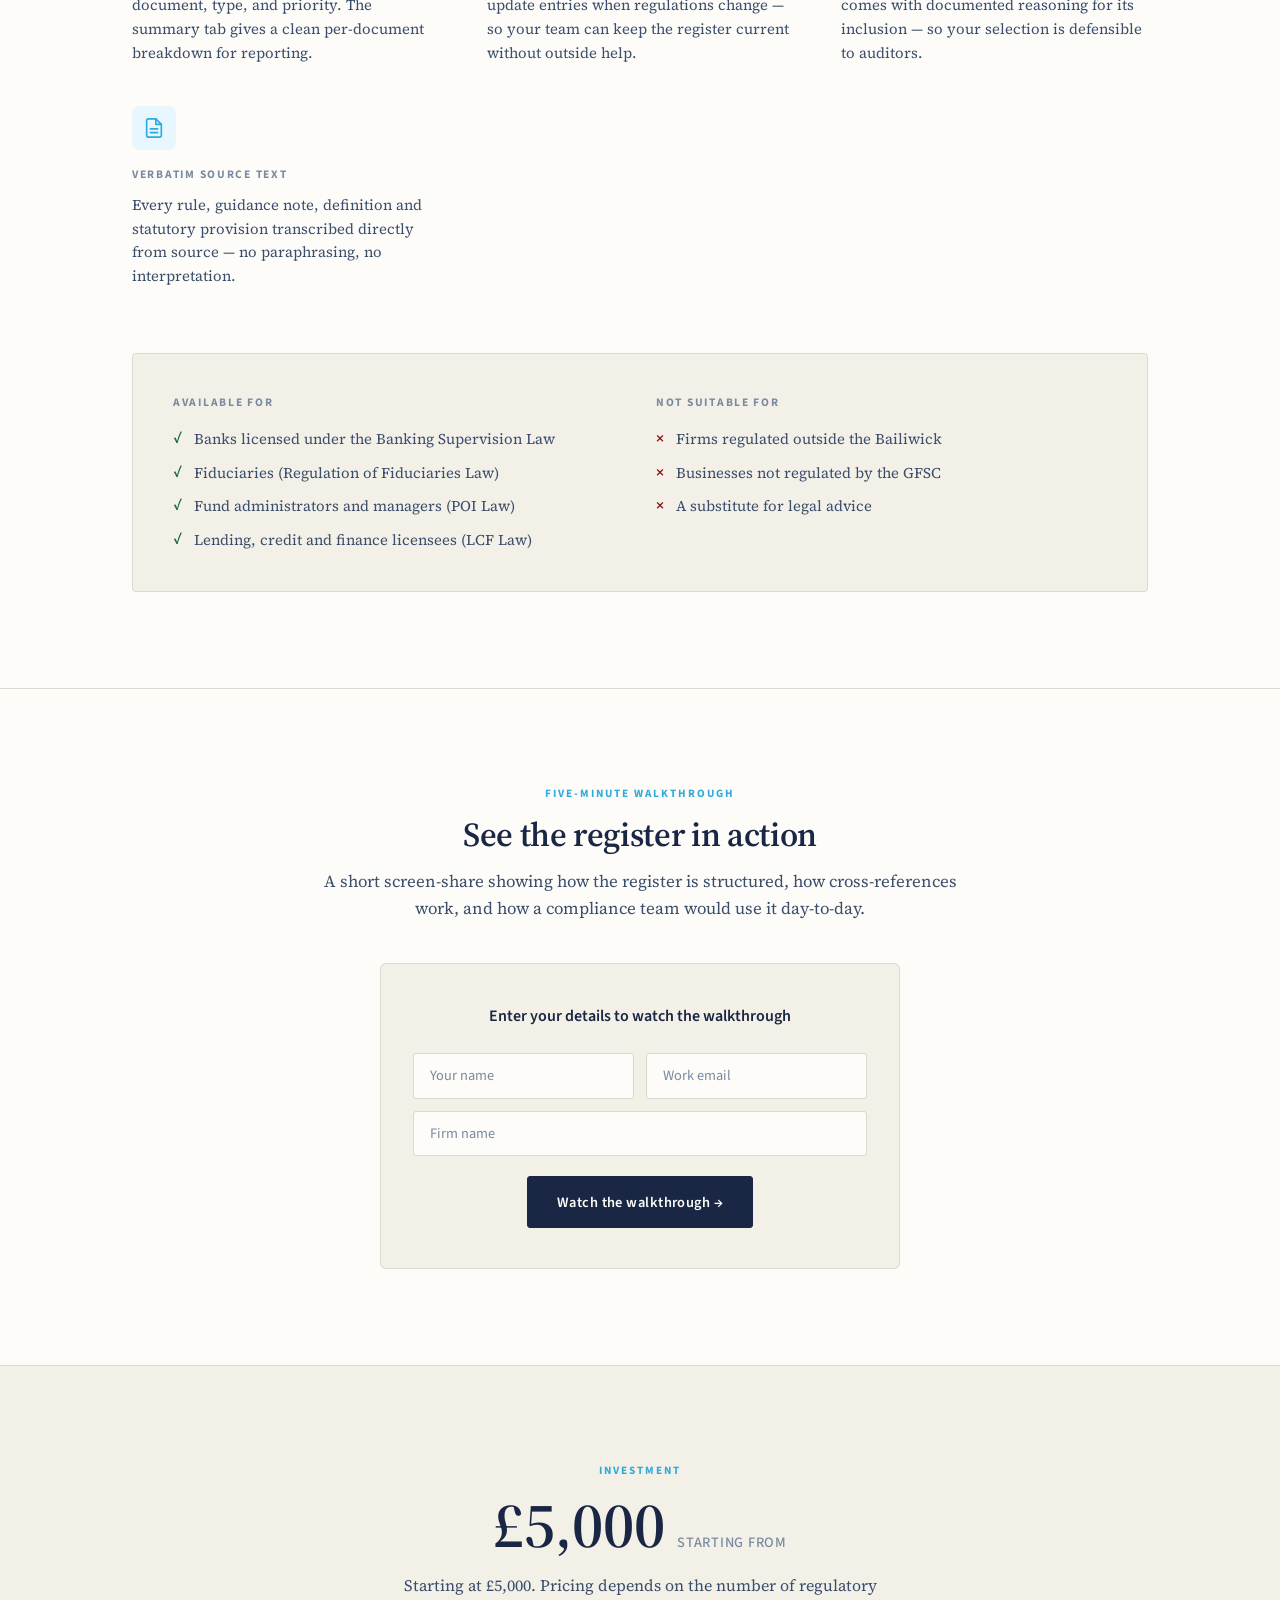
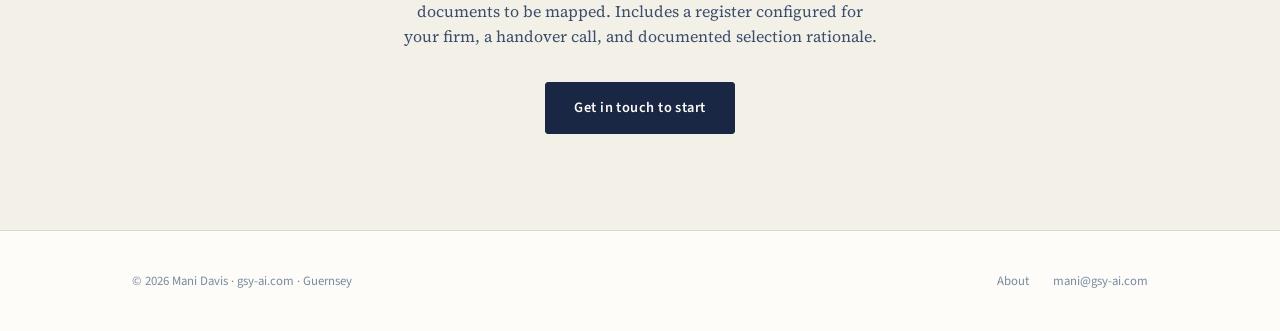
==== commit 0c9426f0: "Soften hero H1: 'Every regulation' to 'Regulations that apply to your firm'" ====
--- a/index.html
+++ b/index.html
@@ -32,7 +32,7 @@
 
         <div class="hero__text">
           <div class="eyebrow" style="margin-bottom:1.1rem;">For licensed firms in the Bailiwick of Guernsey</div>
-          <h1 class="hero__h1">Every regulation that applies to your firm.<br>In one place.</h1>
+          <h1 class="hero__h1">Regulations that apply to your firm.<br>In one place.</h1>
           <p class="hero__lede">Financial services regulation in the Bailiwick can be complex, multi-faceted and spread across multiple rules and regulations.</p>
           <p class="hero__lede hero__lede--two">The register enables you to select the legislation and regulation with which you are required to comply, creating a single repository of cross-referenced rules, guidance notes, definitions and statutory provisions.</p>
           <div class="hero__actions">
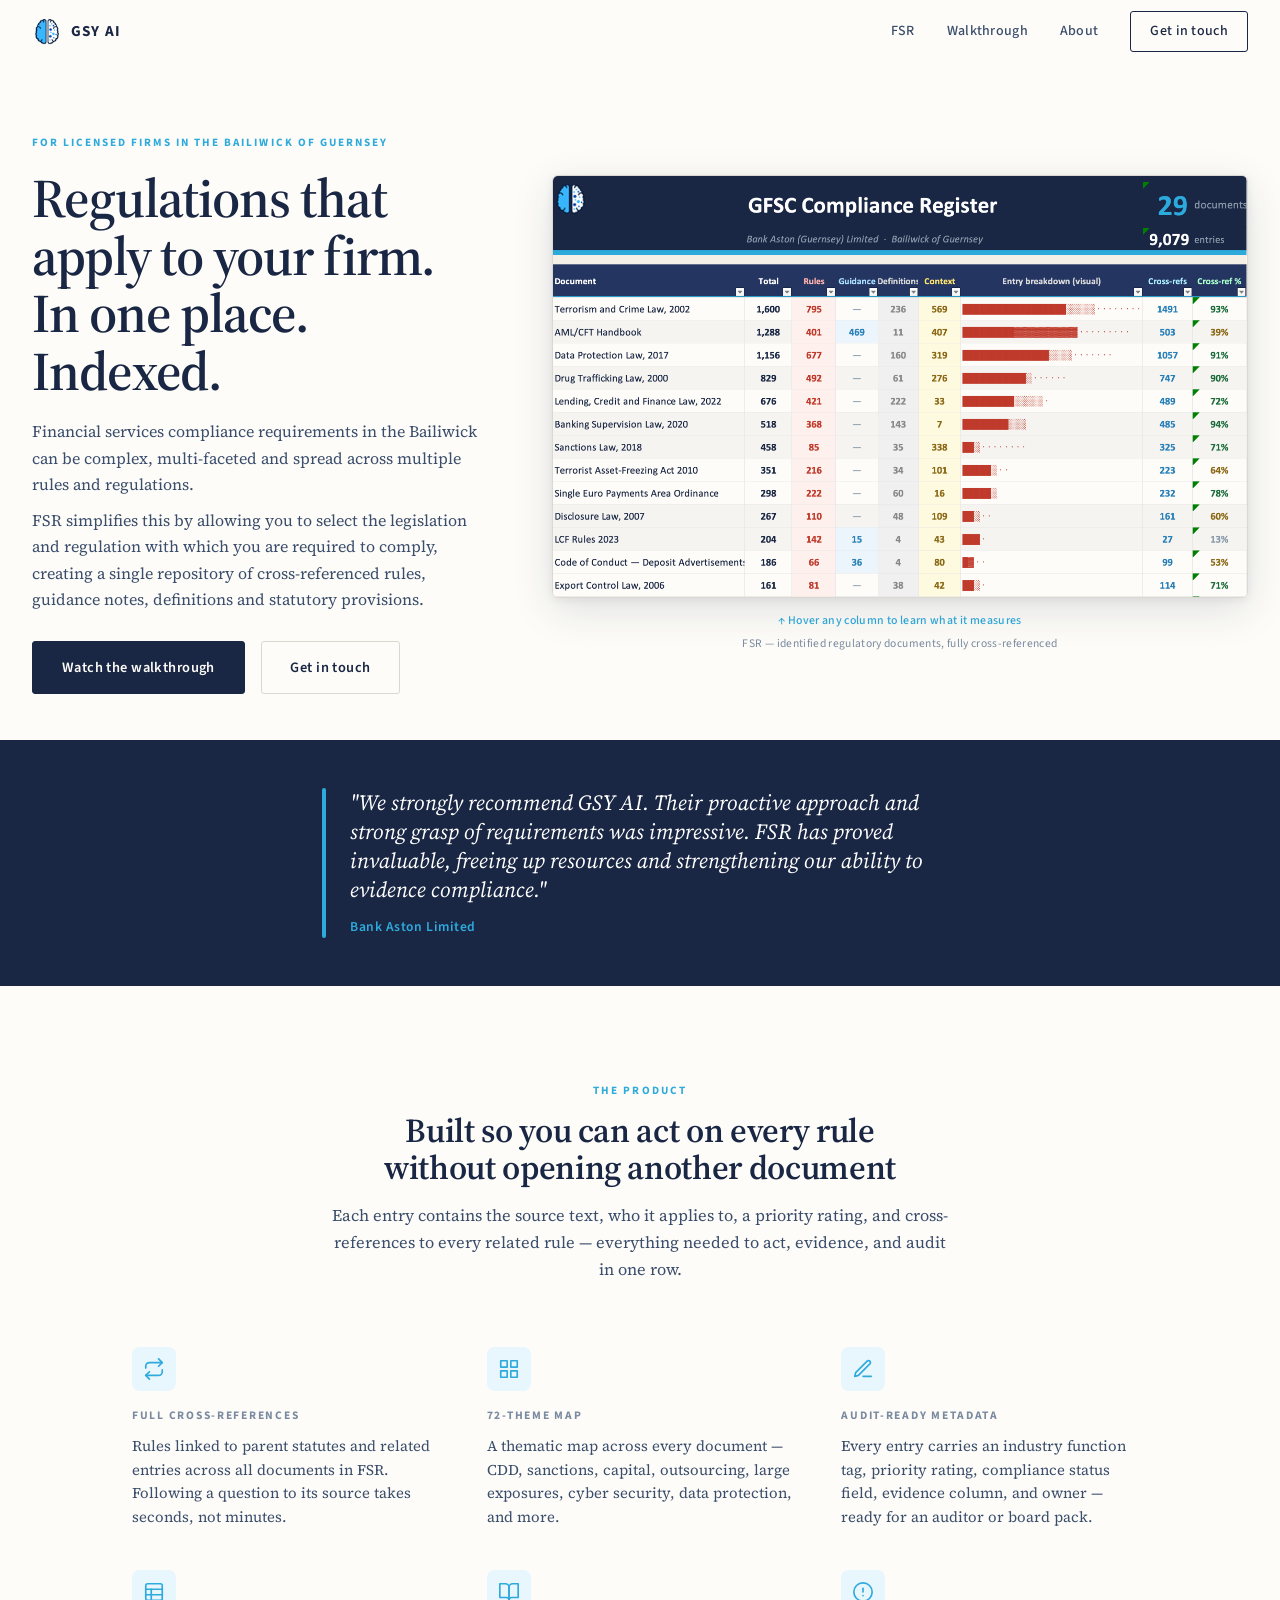
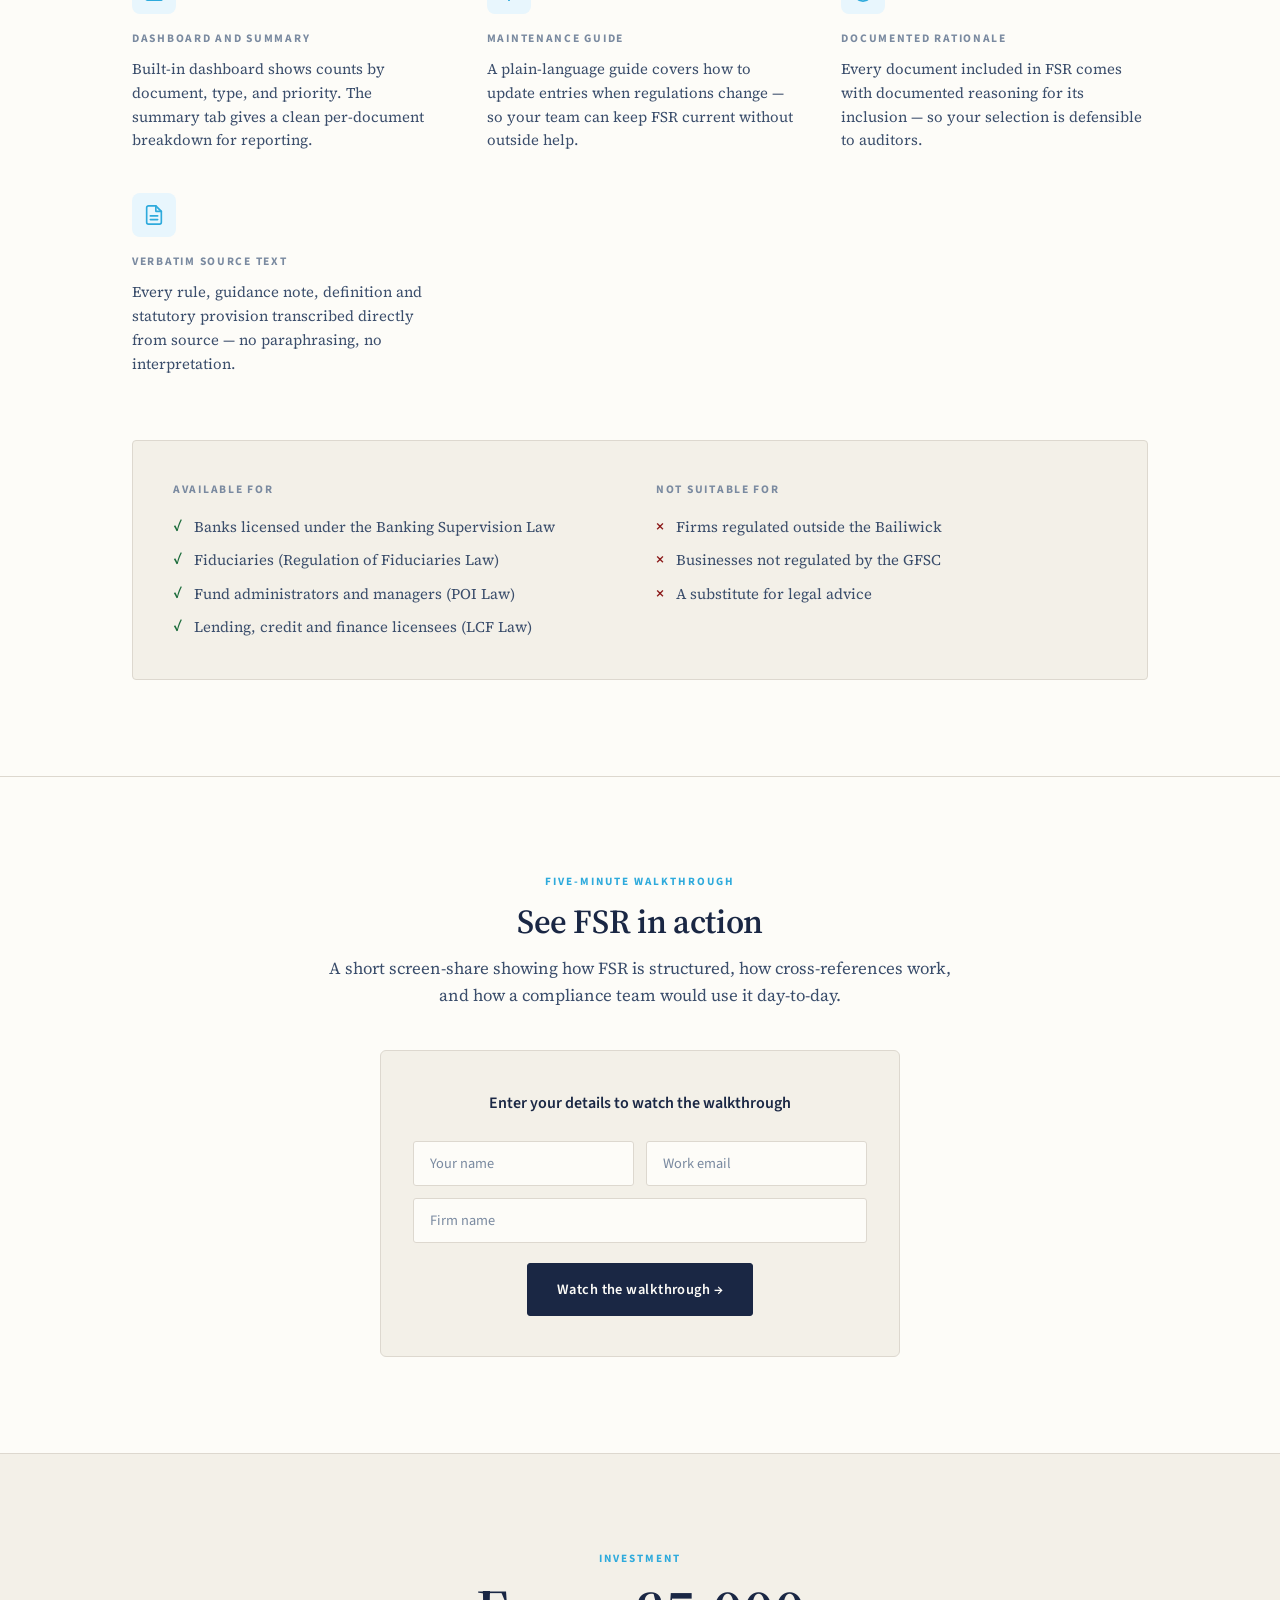
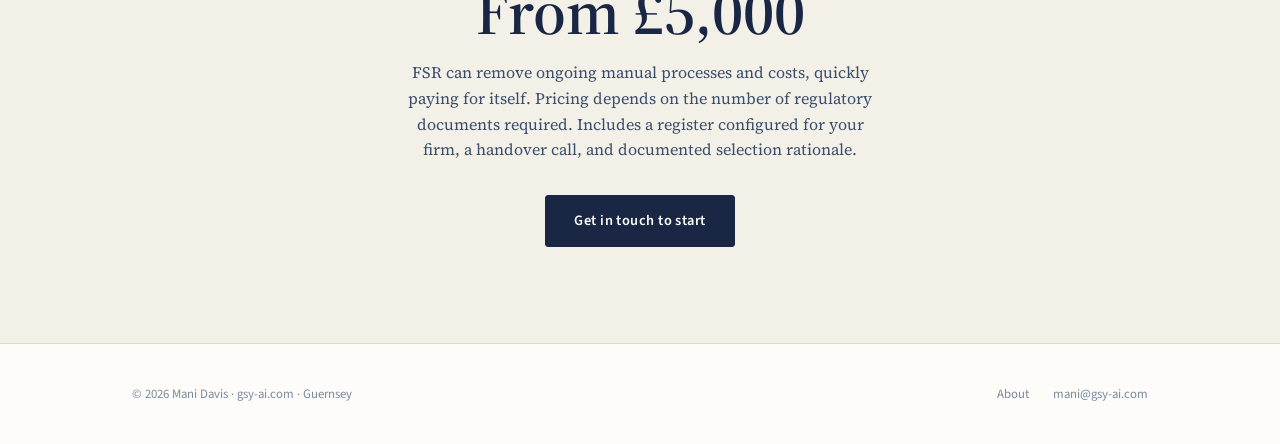
==== commit 9995d76e: "Rebrand: FSR name, confirmed client quote, updated pricing copy - Rename product to FSR throughout i" ====
--- a/index.html
+++ b/index.html
@@ -3,8 +3,8 @@
 <head>
   <meta charset="utf-8" />
   <meta name="viewport" content="width=device-width, initial-scale=1" />
-  <title>The Guernsey Financial Services Register - GSY AI</title>
-  <meta name="description" content="A complete, cross-referenced compliance register covering every Guernsey financial services regulation, guidance note, definition and statutory provision. Built for licensed firms in the Bailiwick of Guernsey." />
+  <title>FSR - A Financial Services Register | GSY AI</title>
+  <meta name="description" content="FSR — a single, cross-referenced repository of the regulations your firm must comply with. Rules, guidance notes, definitions and statutory provisions, fully indexed. Built for licensed firms in the Bailiwick of Guernsey." />
   <link rel="icon" type="image/png" href="images/favicon.png" />
   <link rel="stylesheet" href="css/style.css" />
   <link rel="stylesheet" href="css/home.css" />
@@ -18,7 +18,7 @@
       <span class="nav__logo-text">GSY AI</span>
     </a>
     <div class="nav__links">
-      <a href="#register">The Register</a>
+      <a href="#register">FSR</a>
       <a href="#walkthrough">Walkthrough</a>
       <a href="about.html">About</a>
       <a href="mailto:mani@gsy-ai.com" class="nav__cta">Get in touch</a>
@@ -32,9 +32,9 @@
 
         <div class="hero__text">
           <div class="eyebrow" style="margin-bottom:1.1rem;">For licensed firms in the Bailiwick of Guernsey</div>
-          <h1 class="hero__h1">Regulations that apply to your firm.<br>In one place.</h1>
-          <p class="hero__lede">Financial services regulation in the Bailiwick can be complex, multi-faceted and spread across multiple rules and regulations.</p>
-          <p class="hero__lede hero__lede--two">The register enables you to select the legislation and regulation with which you are required to comply, creating a single repository of cross-referenced rules, guidance notes, definitions and statutory provisions.</p>
+          <h1 class="hero__h1">Regulations that apply to your firm.<br>In one place. Indexed.</h1>
+          <p class="hero__lede">Financial services compliance requirements in the Bailiwick can be complex, multi-faceted and spread across multiple rules and regulations.</p>
+          <p class="hero__lede hero__lede--two">FSR simplifies this by allowing you to select the legislation and regulation with which you are required to comply, creating a single repository of cross-referenced rules, guidance notes, definitions and statutory provisions.</p>
           <div class="hero__actions">
             <a href="#walkthrough" class="btn btn--primary">Watch the walkthrough</a>
             <a href="mailto:mani@gsy-ai.com" class="btn btn--outline">Get in touch</a>
@@ -82,7 +82,7 @@
           </div>
           <p class="hero__visual-caption">
             <span class="caption-hint">↑ Hover any column to learn what it measures</span>
-            <span class="caption-stats">Identified regulatory documents · 9,079 entries · fully cross-referenced</span>
+            <span class="caption-stats">FSR — identified regulatory documents, fully cross-referenced</span>
           </p>
         </div>
 
@@ -96,8 +96,8 @@
       <div class="testimonial">
         <div class="testimonial__bar"></div>
         <div class="testimonial__body">
-          <p class="testimonial__quote">"[ Harriet's quote - one sentence, specific and outcome-focused. ]"</p>
-          <p class="testimonial__cite">Bank Aston (Guernsey) Limited</p>
+          <p class="testimonial__quote">"We strongly recommend GSY AI. Their proactive approach and strong grasp of requirements was impressive. FSR has proved invaluable, freeing up resources and strengthening our ability to evidence compliance."</p>
+          <p class="testimonial__cite">Bank Aston Limited</p>
         </div>
       </div>
     </div>
@@ -117,7 +117,7 @@
         <div class="feature">
           <div class="feature__icon"><svg width="22" height="22" viewBox="0 0 24 24" fill="none" stroke="currentColor" stroke-width="1.8" stroke-linecap="round" stroke-linejoin="round"><polyline points="17 1 21 5 17 9"/><path d="M3 11V9a4 4 0 0 1 4-4h14"/><polyline points="7 23 3 19 7 15"/><path d="M21 13v2a4 4 0 0 1-4 4H3"/></svg></div>
           <h3 style="margin-bottom:0.6rem;">Full cross-references</h3>
-          <p>Rules linked to parent statutes and related entries across all documents in the register. Following a question to its source takes seconds, not minutes.</p>
+          <p>Rules linked to parent statutes and related entries across all documents in FSR. Following a question to its source takes seconds, not minutes.</p>
         </div>
         <div class="feature">
           <div class="feature__icon"><svg width="22" height="22" viewBox="0 0 24 24" fill="none" stroke="currentColor" stroke-width="1.8" stroke-linecap="round" stroke-linejoin="round"><rect x="3" y="3" width="7" height="7"/><rect x="14" y="3" width="7" height="7"/><rect x="14" y="14" width="7" height="7"/><rect x="3" y="14" width="7" height="7"/></svg></div>
@@ -138,12 +138,12 @@
         <div class="feature">
           <div class="feature__icon"><svg width="22" height="22" viewBox="0 0 24 24" fill="none" stroke="currentColor" stroke-width="1.8" stroke-linecap="round" stroke-linejoin="round"><path d="M2 3h6a4 4 0 0 1 4 4v14a3 3 0 0 0-3-3H2z"/><path d="M22 3h-6a4 4 0 0 0-4 4v14a3 3 0 0 1 3-3h7z"/></svg></div>
           <h3 style="margin-bottom:0.6rem;">Maintenance guide</h3>
-          <p>A plain-language guide covers how to update entries when regulations change — so your team can keep the register current without outside help.</p>
+          <p>A plain-language guide covers how to update entries when regulations change — so your team can keep FSR current without outside help.</p>
         </div>
         <div class="feature">
           <div class="feature__icon"><svg width="22" height="22" viewBox="0 0 24 24" fill="none" stroke="currentColor" stroke-width="1.8" stroke-linecap="round" stroke-linejoin="round"><circle cx="12" cy="12" r="10"/><line x1="12" y1="8" x2="12" y2="12"/><line x1="12" y1="16" x2="12.01" y2="16"/></svg></div>
           <h3 style="margin-bottom:0.6rem;">Documented rationale</h3>
-          <p>Every document included in your register comes with documented reasoning for its inclusion — so your selection is defensible to auditors.</p>
+          <p>Every document included in FSR comes with documented reasoning for its inclusion — so your selection is defensible to auditors.</p>
         </div>
         <div class="feature">
           <div class="feature__icon"><svg width="22" height="22" viewBox="0 0 24 24" fill="none" stroke="currentColor" stroke-width="1.8" stroke-linecap="round" stroke-linejoin="round"><path d="M14 2H6a2 2 0 0 0-2 2v16a2 2 0 0 0 2 2h12a2 2 0 0 0 2-2V8z"/><polyline points="14 2 14 8 20 8"/><line x1="16" y1="13" x2="8" y2="13"/><line x1="16" y1="17" x2="8" y2="17"/></svg></div>
@@ -180,8 +180,8 @@
   <section id="walkthrough">
     <div class="wrap--narrow" style="text-align:center;">
       <div class="eyebrow" style="margin-bottom:0.8rem;">Five-minute walkthrough</div>
-      <h2 style="margin-bottom:1rem;">See the register in action</h2>
-      <p style="color:var(--soft); margin-bottom:2.5rem; font-size:1.05rem; line-height:1.6;">A short screen-share showing how the register is structured, how cross-references work, and how a compliance team would use it day-to-day.</p>
+      <h2 style="margin-bottom:1rem;">See FSR in action</h2>
+      <p style="color:var(--soft); margin-bottom:2.5rem; font-size:1.05rem; line-height:1.6;">A short screen-share showing how FSR is structured, how cross-references work, and how a compliance team would use it day-to-day.</p>
 
       <!-- Gate: show form first, reveal video on submit -->
       <div class="walkthrough-gate" id="walkthrough-gate">
@@ -225,10 +225,9 @@
     <div class="wrap--narrow" style="text-align:center;">
       <div class="eyebrow" style="margin-bottom:0.8rem;">Investment</div>
       <div class="price-display">
-        <span class="price-display__amount">£5,000</span>
-        <span class="price-display__label">starting from</span>
-      </div>
-      <p class="price-detail">Starting at £5,000. Pricing depends on the number of regulatory documents to be mapped. Includes a register configured for your firm, a handover call, and documented selection rationale.</p>
+        <span class="price-display__amount">From £5,000</span>
+      </div>
+      <p class="price-detail">FSR can remove ongoing manual processes and costs, quickly paying for itself. Pricing depends on the number of regulatory documents required. Includes a register configured for your firm, a handover call, and documented selection rationale.</p>
       <a href="mailto:mani@gsy-ai.com" class="btn btn--primary" style="margin-top:2rem;">Get in touch to start</a>
     </div>
   </section>
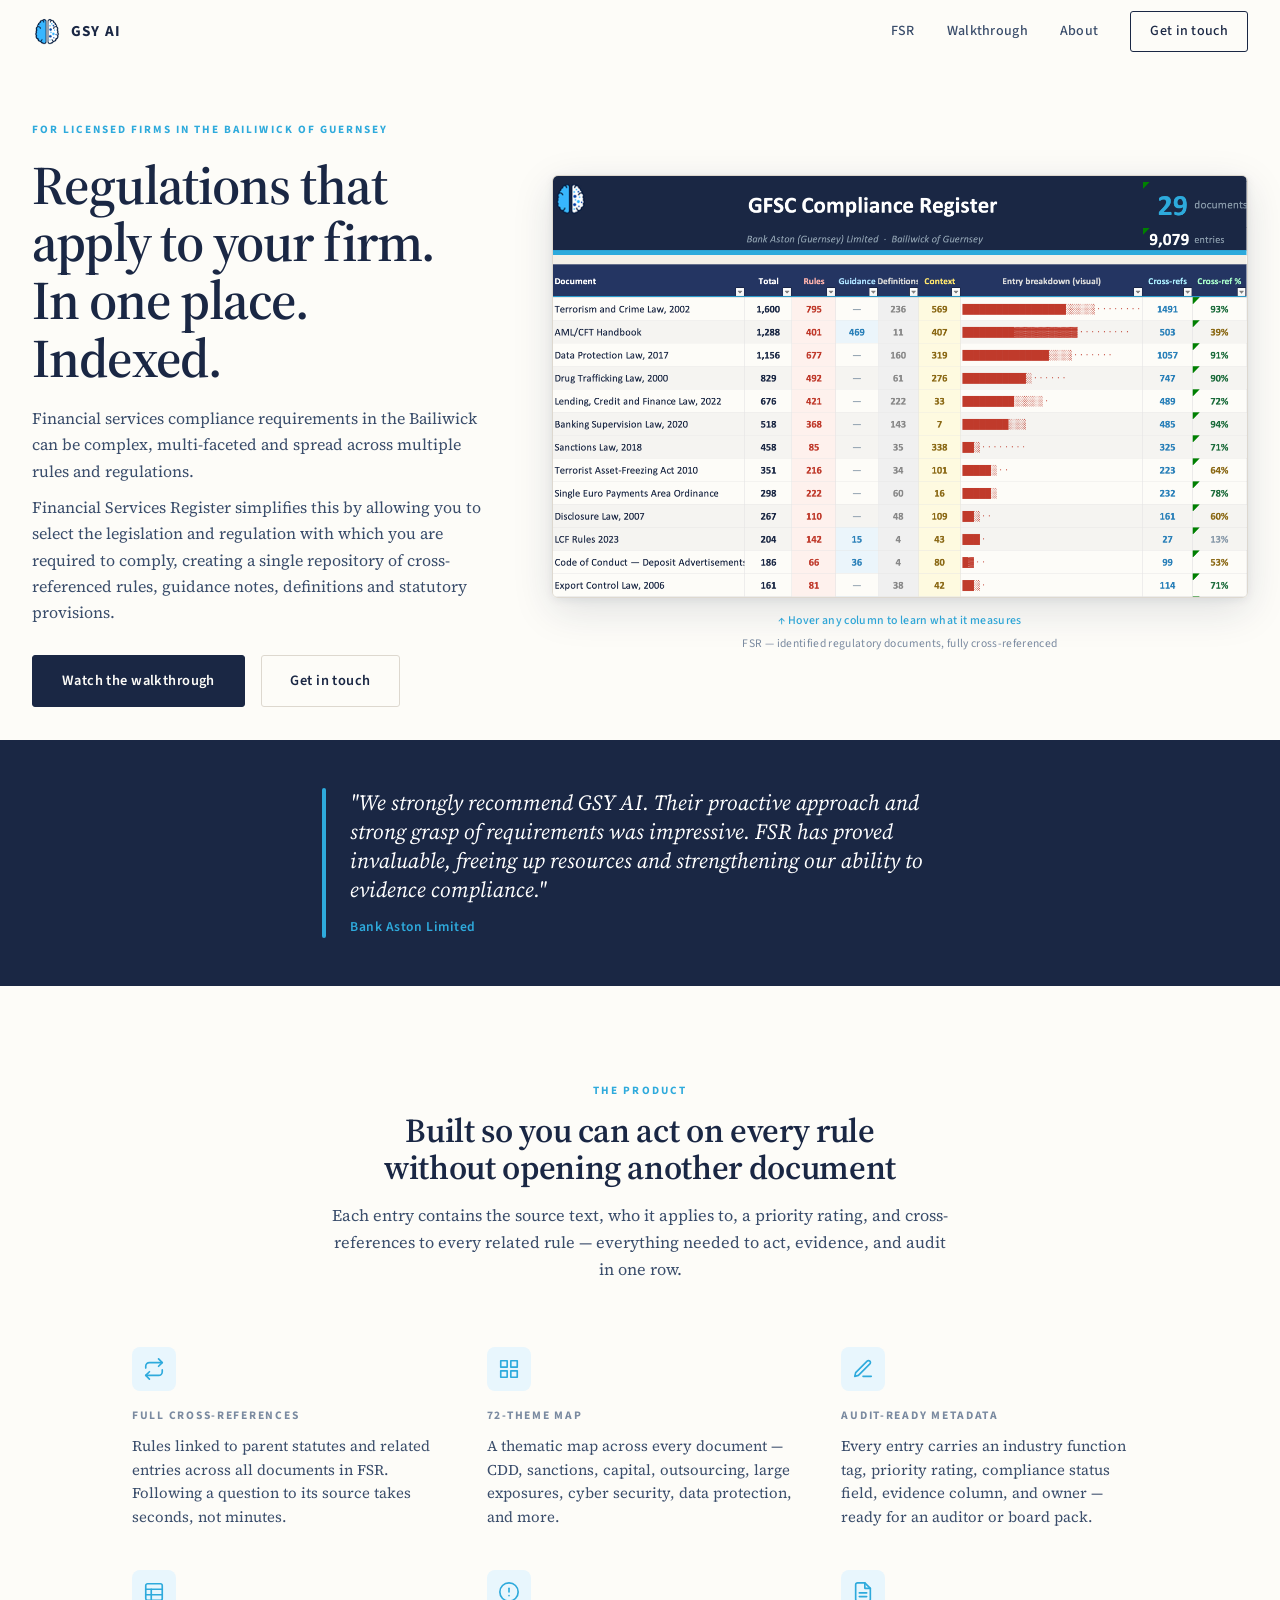
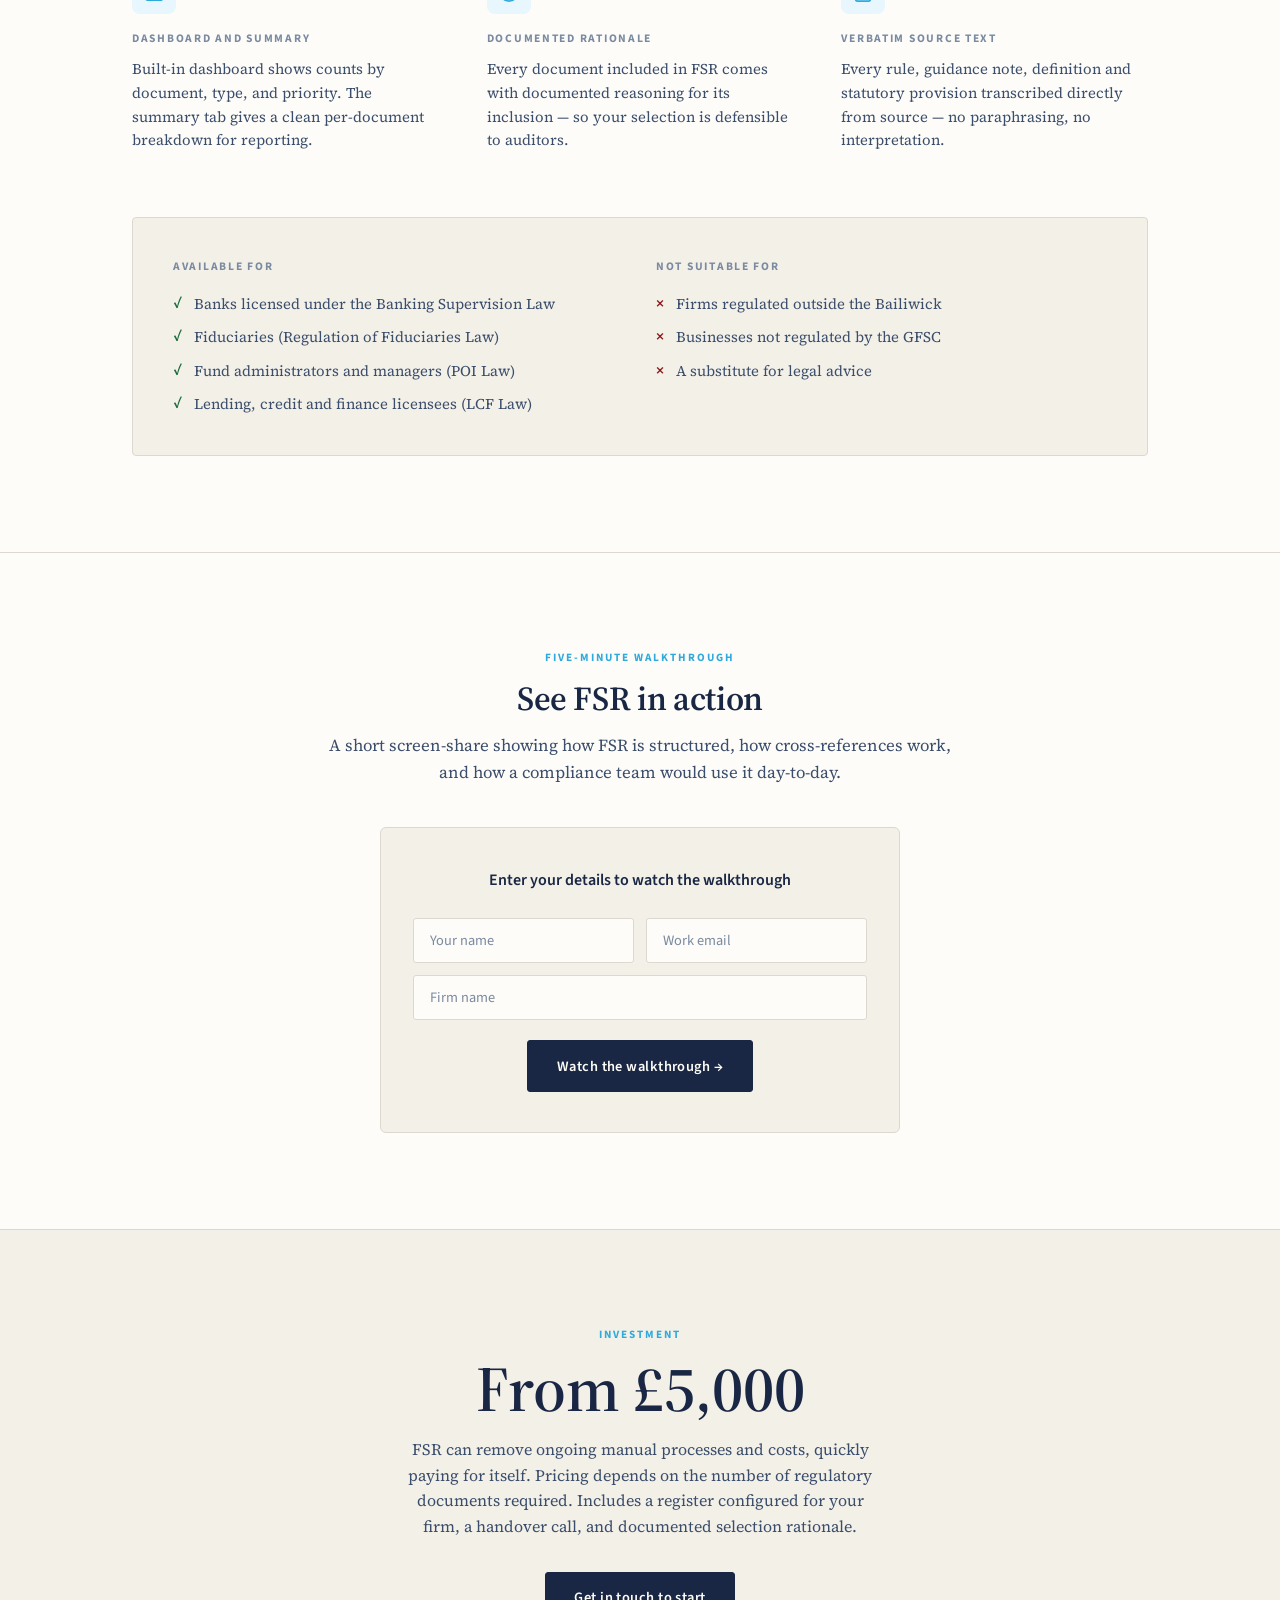
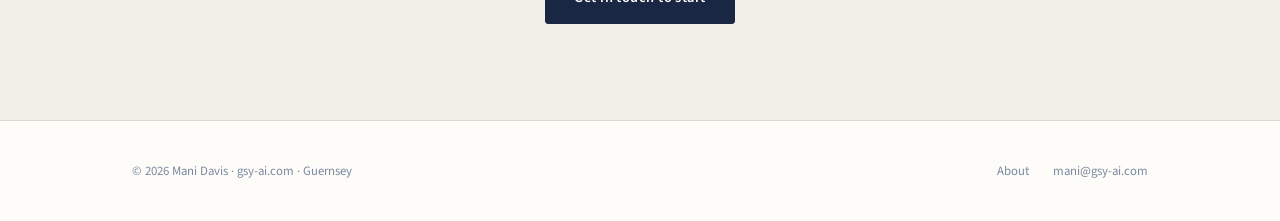
==== commit 041cdbde: "Remove maintenance guide feature, tweak title and lede copy - Remove 'Maintenance guide' feature blo" ====
--- a/index.html
+++ b/index.html
@@ -3,7 +3,7 @@
 <head>
   <meta charset="utf-8" />
   <meta name="viewport" content="width=device-width, initial-scale=1" />
-  <title>FSR - A Financial Services Register | GSY AI</title>
+  <title>FSR - Financial Services Register | GSY AI</title>
   <meta name="description" content="FSR — a single, cross-referenced repository of the regulations your firm must comply with. Rules, guidance notes, definitions and statutory provisions, fully indexed. Built for licensed firms in the Bailiwick of Guernsey." />
   <link rel="icon" type="image/png" href="images/favicon.png" />
   <link rel="stylesheet" href="css/style.css" />
@@ -34,7 +34,7 @@
           <div class="eyebrow" style="margin-bottom:1.1rem;">For licensed firms in the Bailiwick of Guernsey</div>
           <h1 class="hero__h1">Regulations that apply to your firm.<br>In one place. Indexed.</h1>
           <p class="hero__lede">Financial services compliance requirements in the Bailiwick can be complex, multi-faceted and spread across multiple rules and regulations.</p>
-          <p class="hero__lede hero__lede--two">FSR simplifies this by allowing you to select the legislation and regulation with which you are required to comply, creating a single repository of cross-referenced rules, guidance notes, definitions and statutory provisions.</p>
+          <p class="hero__lede hero__lede--two">Financial Services Register simplifies this by allowing you to select the legislation and regulation with which you are required to comply, creating a single repository of cross-referenced rules, guidance notes, definitions and statutory provisions.</p>
           <div class="hero__actions">
             <a href="#walkthrough" class="btn btn--primary">Watch the walkthrough</a>
             <a href="mailto:mani@gsy-ai.com" class="btn btn--outline">Get in touch</a>
@@ -134,11 +134,6 @@
           <div class="feature__icon"><svg width="22" height="22" viewBox="0 0 24 24" fill="none" stroke="currentColor" stroke-width="1.8" stroke-linecap="round" stroke-linejoin="round"><rect x="3" y="3" width="18" height="18" rx="2"/><line x1="3" y1="9" x2="21" y2="9"/><line x1="3" y1="15" x2="21" y2="15"/><line x1="9" y1="9" x2="9" y2="21"/></svg></div>
           <h3 style="margin-bottom:0.6rem;">Dashboard and summary</h3>
           <p>Built-in dashboard shows counts by document, type, and priority. The summary tab gives a clean per-document breakdown for reporting.</p>
-        </div>
-        <div class="feature">
-          <div class="feature__icon"><svg width="22" height="22" viewBox="0 0 24 24" fill="none" stroke="currentColor" stroke-width="1.8" stroke-linecap="round" stroke-linejoin="round"><path d="M2 3h6a4 4 0 0 1 4 4v14a3 3 0 0 0-3-3H2z"/><path d="M22 3h-6a4 4 0 0 0-4 4v14a3 3 0 0 1 3-3h7z"/></svg></div>
-          <h3 style="margin-bottom:0.6rem;">Maintenance guide</h3>
-          <p>A plain-language guide covers how to update entries when regulations change — so your team can keep FSR current without outside help.</p>
         </div>
         <div class="feature">
           <div class="feature__icon"><svg width="22" height="22" viewBox="0 0 24 24" fill="none" stroke="currentColor" stroke-width="1.8" stroke-linecap="round" stroke-linejoin="round"><circle cx="12" cy="12" r="10"/><line x1="12" y1="8" x2="12" y2="12"/><line x1="12" y1="16" x2="12.01" y2="16"/></svg></div>
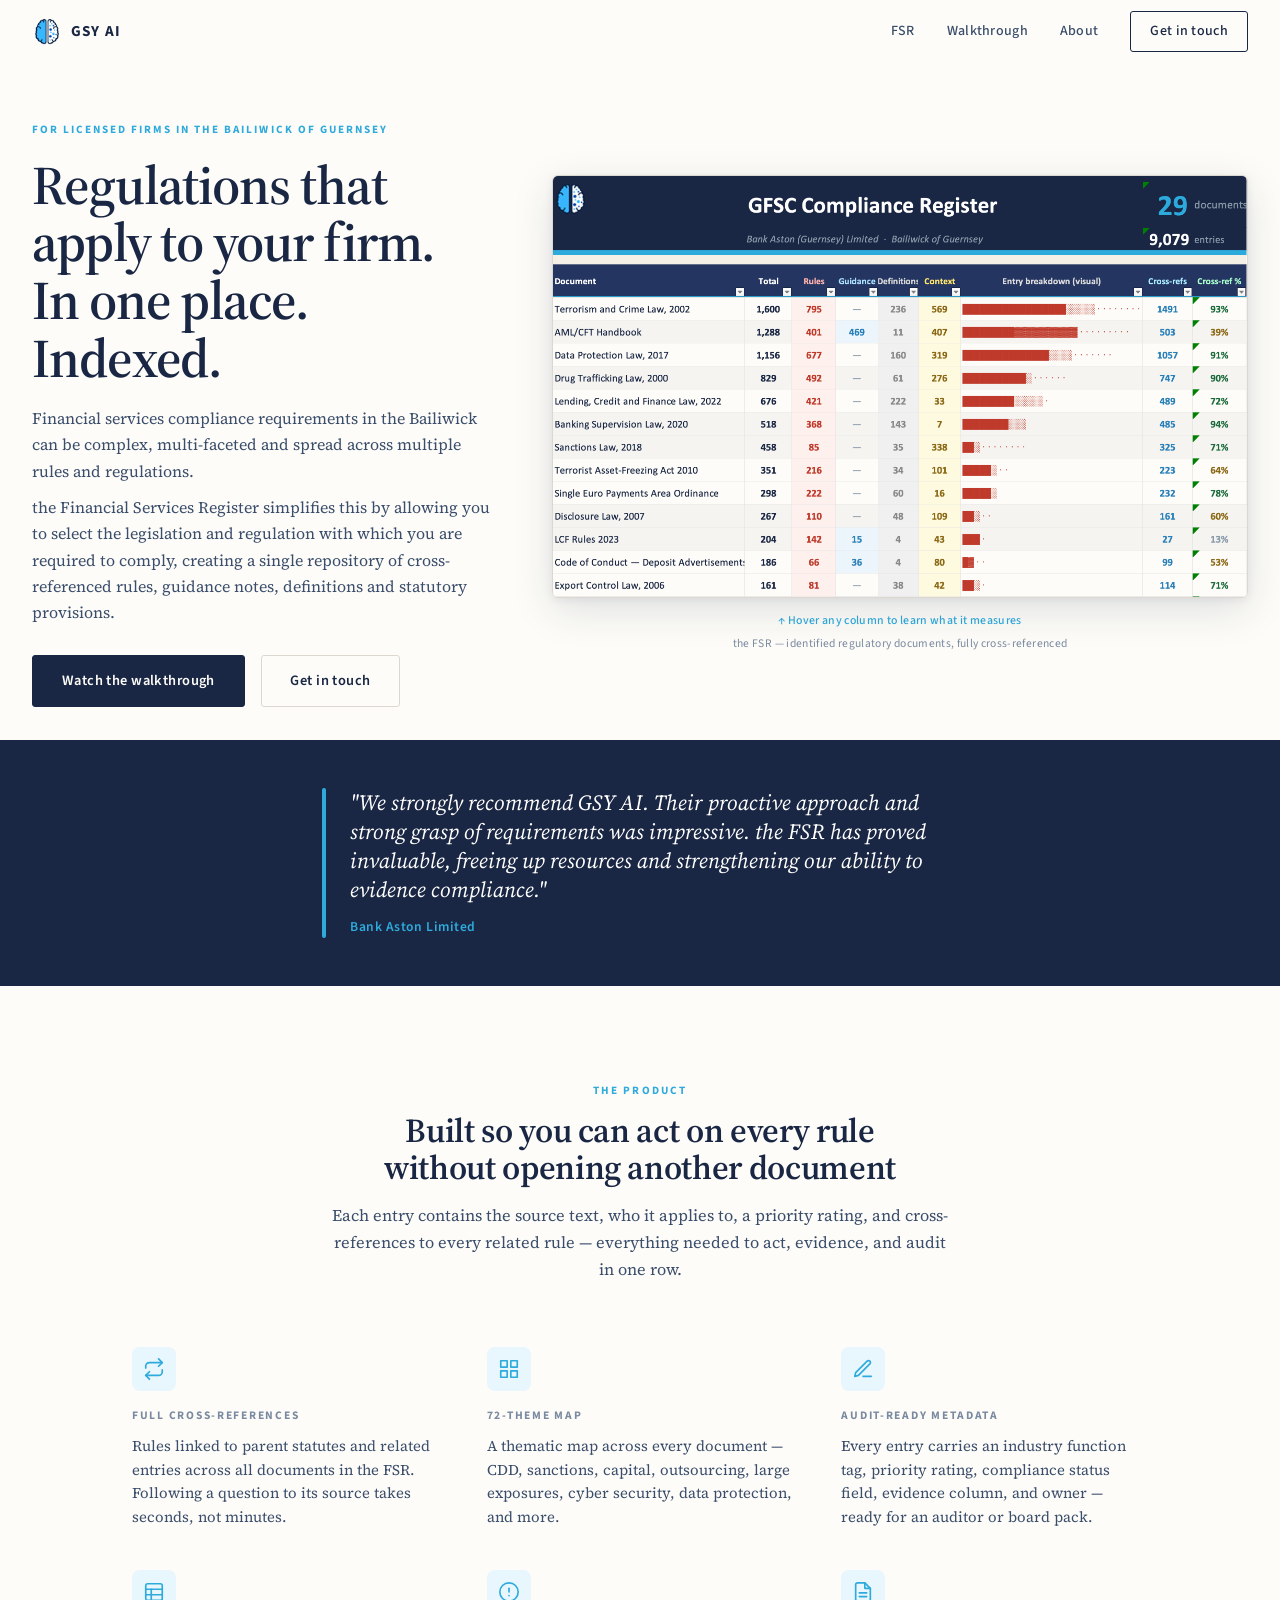
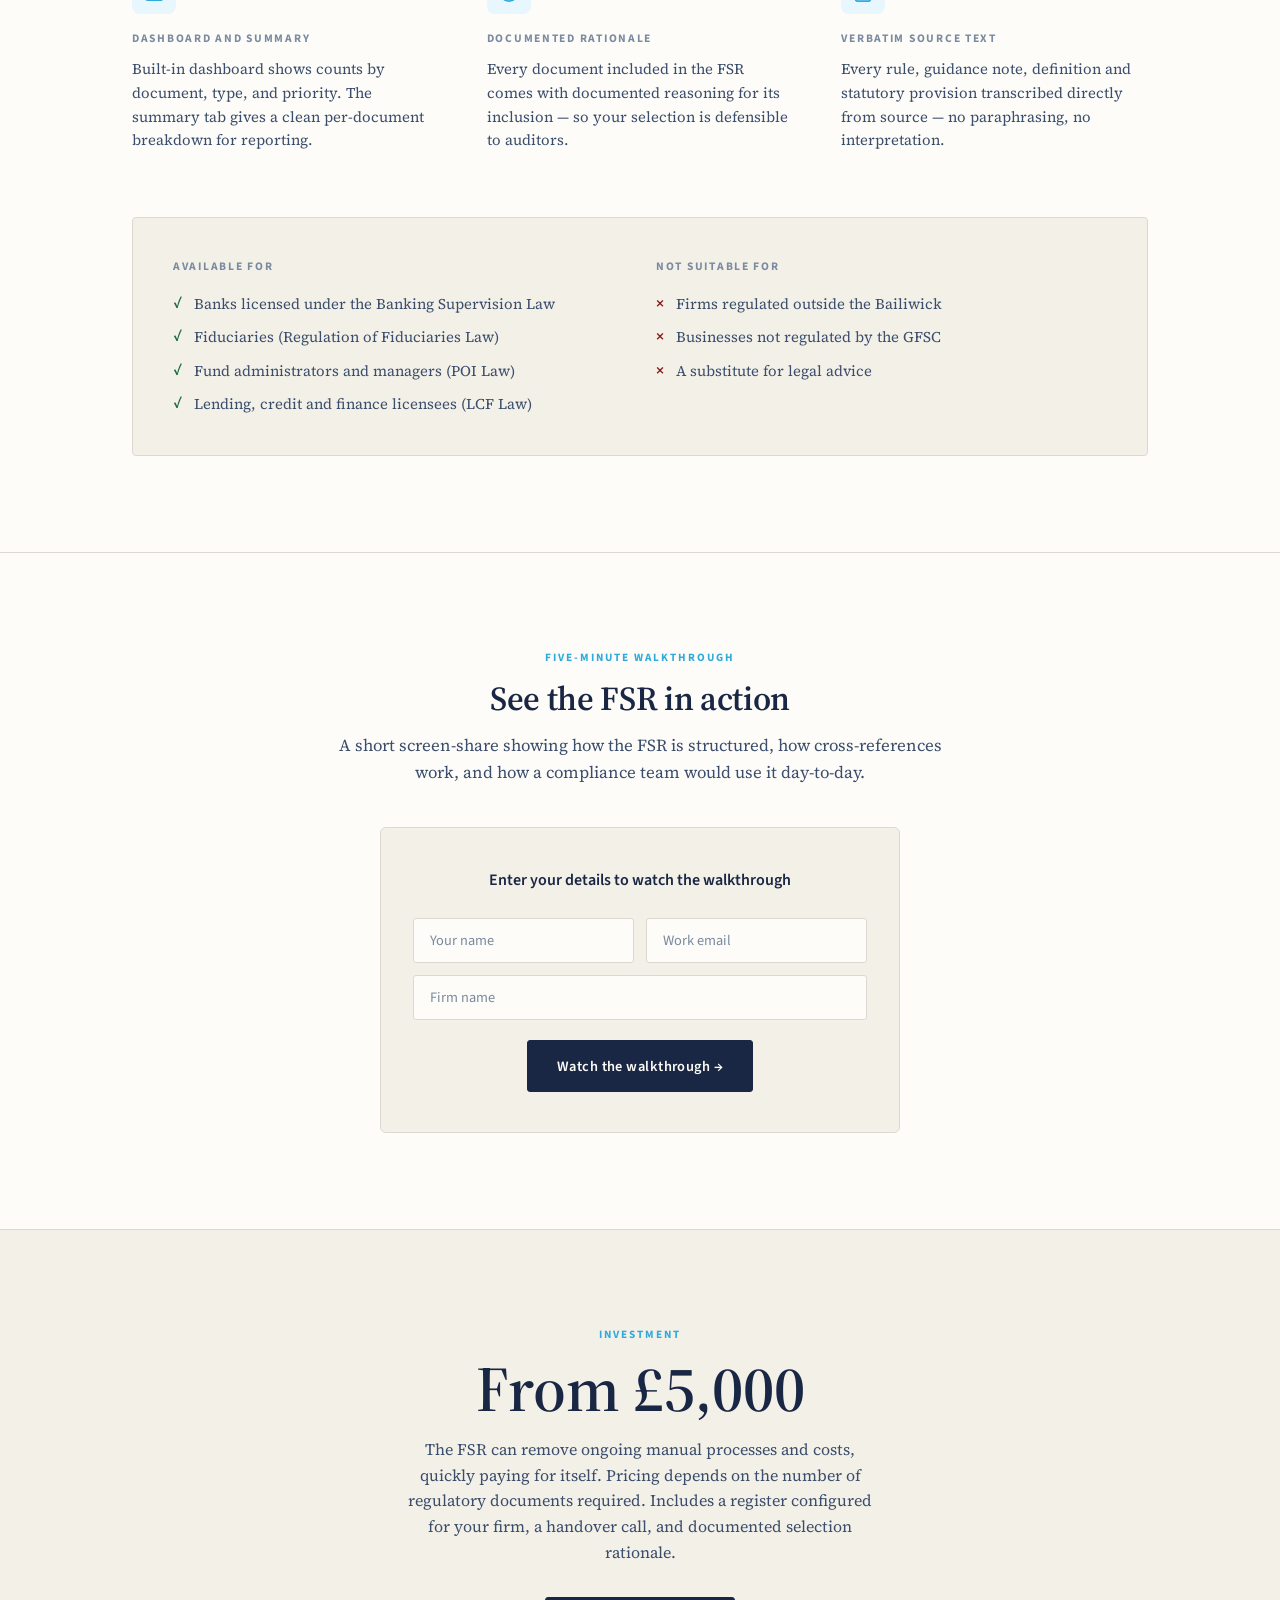
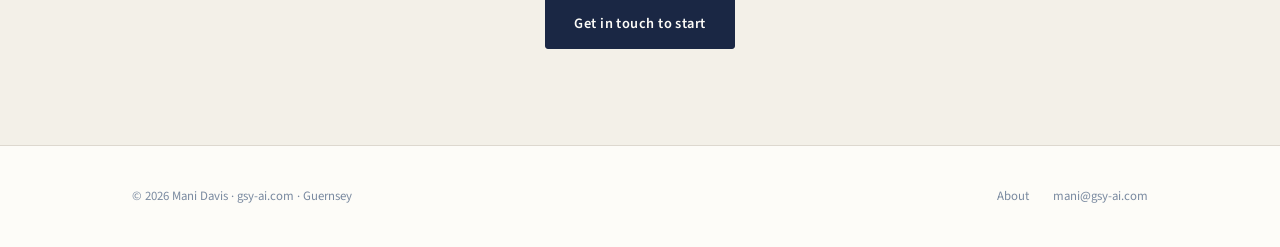
==== commit 9f5adae8: "Copy: 'FSR' → 'the FSR' throughout prose in index.html and about.html https://claude.ai/code/session" ====
--- a/index.html
+++ b/index.html
@@ -4,7 +4,7 @@
   <meta charset="utf-8" />
   <meta name="viewport" content="width=device-width, initial-scale=1" />
   <title>FSR - Financial Services Register | GSY AI</title>
-  <meta name="description" content="FSR — a single, cross-referenced repository of the regulations your firm must comply with. Rules, guidance notes, definitions and statutory provisions, fully indexed. Built for licensed firms in the Bailiwick of Guernsey." />
+  <meta name="description" content="the FSR — a single, cross-referenced repository of the regulations your firm must comply with. Rules, guidance notes, definitions and statutory provisions, fully indexed. Built for licensed firms in the Bailiwick of Guernsey." />
   <link rel="icon" type="image/png" href="images/favicon.png" />
   <link rel="stylesheet" href="css/style.css" />
   <link rel="stylesheet" href="css/home.css" />
@@ -34,7 +34,7 @@
           <div class="eyebrow" style="margin-bottom:1.1rem;">For licensed firms in the Bailiwick of Guernsey</div>
           <h1 class="hero__h1">Regulations that apply to your firm.<br>In one place. Indexed.</h1>
           <p class="hero__lede">Financial services compliance requirements in the Bailiwick can be complex, multi-faceted and spread across multiple rules and regulations.</p>
-          <p class="hero__lede hero__lede--two">Financial Services Register simplifies this by allowing you to select the legislation and regulation with which you are required to comply, creating a single repository of cross-referenced rules, guidance notes, definitions and statutory provisions.</p>
+          <p class="hero__lede hero__lede--two">the Financial Services Register simplifies this by allowing you to select the legislation and regulation with which you are required to comply, creating a single repository of cross-referenced rules, guidance notes, definitions and statutory provisions.</p>
           <div class="hero__actions">
             <a href="#walkthrough" class="btn btn--primary">Watch the walkthrough</a>
             <a href="mailto:mani@gsy-ai.com" class="btn btn--outline">Get in touch</a>
@@ -82,7 +82,7 @@
           </div>
           <p class="hero__visual-caption">
             <span class="caption-hint">↑ Hover any column to learn what it measures</span>
-            <span class="caption-stats">FSR — identified regulatory documents, fully cross-referenced</span>
+            <span class="caption-stats">the FSR — identified regulatory documents, fully cross-referenced</span>
           </p>
         </div>
 
@@ -96,7 +96,7 @@
       <div class="testimonial">
         <div class="testimonial__bar"></div>
         <div class="testimonial__body">
-          <p class="testimonial__quote">"We strongly recommend GSY AI. Their proactive approach and strong grasp of requirements was impressive. FSR has proved invaluable, freeing up resources and strengthening our ability to evidence compliance."</p>
+          <p class="testimonial__quote">"We strongly recommend GSY AI. Their proactive approach and strong grasp of requirements was impressive. the FSR has proved invaluable, freeing up resources and strengthening our ability to evidence compliance."</p>
           <p class="testimonial__cite">Bank Aston Limited</p>
         </div>
       </div>
@@ -117,7 +117,7 @@
         <div class="feature">
           <div class="feature__icon"><svg width="22" height="22" viewBox="0 0 24 24" fill="none" stroke="currentColor" stroke-width="1.8" stroke-linecap="round" stroke-linejoin="round"><polyline points="17 1 21 5 17 9"/><path d="M3 11V9a4 4 0 0 1 4-4h14"/><polyline points="7 23 3 19 7 15"/><path d="M21 13v2a4 4 0 0 1-4 4H3"/></svg></div>
           <h3 style="margin-bottom:0.6rem;">Full cross-references</h3>
-          <p>Rules linked to parent statutes and related entries across all documents in FSR. Following a question to its source takes seconds, not minutes.</p>
+          <p>Rules linked to parent statutes and related entries across all documents in the FSR. Following a question to its source takes seconds, not minutes.</p>
         </div>
         <div class="feature">
           <div class="feature__icon"><svg width="22" height="22" viewBox="0 0 24 24" fill="none" stroke="currentColor" stroke-width="1.8" stroke-linecap="round" stroke-linejoin="round"><rect x="3" y="3" width="7" height="7"/><rect x="14" y="3" width="7" height="7"/><rect x="14" y="14" width="7" height="7"/><rect x="3" y="14" width="7" height="7"/></svg></div>
@@ -138,7 +138,7 @@
         <div class="feature">
           <div class="feature__icon"><svg width="22" height="22" viewBox="0 0 24 24" fill="none" stroke="currentColor" stroke-width="1.8" stroke-linecap="round" stroke-linejoin="round"><circle cx="12" cy="12" r="10"/><line x1="12" y1="8" x2="12" y2="12"/><line x1="12" y1="16" x2="12.01" y2="16"/></svg></div>
           <h3 style="margin-bottom:0.6rem;">Documented rationale</h3>
-          <p>Every document included in FSR comes with documented reasoning for its inclusion — so your selection is defensible to auditors.</p>
+          <p>Every document included in the FSR comes with documented reasoning for its inclusion — so your selection is defensible to auditors.</p>
         </div>
         <div class="feature">
           <div class="feature__icon"><svg width="22" height="22" viewBox="0 0 24 24" fill="none" stroke="currentColor" stroke-width="1.8" stroke-linecap="round" stroke-linejoin="round"><path d="M14 2H6a2 2 0 0 0-2 2v16a2 2 0 0 0 2 2h12a2 2 0 0 0 2-2V8z"/><polyline points="14 2 14 8 20 8"/><line x1="16" y1="13" x2="8" y2="13"/><line x1="16" y1="17" x2="8" y2="17"/></svg></div>
@@ -175,8 +175,8 @@
   <section id="walkthrough">
     <div class="wrap--narrow" style="text-align:center;">
       <div class="eyebrow" style="margin-bottom:0.8rem;">Five-minute walkthrough</div>
-      <h2 style="margin-bottom:1rem;">See FSR in action</h2>
-      <p style="color:var(--soft); margin-bottom:2.5rem; font-size:1.05rem; line-height:1.6;">A short screen-share showing how FSR is structured, how cross-references work, and how a compliance team would use it day-to-day.</p>
+      <h2 style="margin-bottom:1rem;">See the FSR in action</h2>
+      <p style="color:var(--soft); margin-bottom:2.5rem; font-size:1.05rem; line-height:1.6;">A short screen-share showing how the FSR is structured, how cross-references work, and how a compliance team would use it day-to-day.</p>
 
       <!-- Gate: show form first, reveal video on submit -->
       <div class="walkthrough-gate" id="walkthrough-gate">
@@ -222,7 +222,7 @@
       <div class="price-display">
         <span class="price-display__amount">From £5,000</span>
       </div>
-      <p class="price-detail">FSR can remove ongoing manual processes and costs, quickly paying for itself. Pricing depends on the number of regulatory documents required. Includes a register configured for your firm, a handover call, and documented selection rationale.</p>
+      <p class="price-detail">The FSR can remove ongoing manual processes and costs, quickly paying for itself. Pricing depends on the number of regulatory documents required. Includes a register configured for your firm, a handover call, and documented selection rationale.</p>
       <a href="mailto:mani@gsy-ai.com" class="btn btn--primary" style="margin-top:2rem;">Get in touch to start</a>
     </div>
   </section>
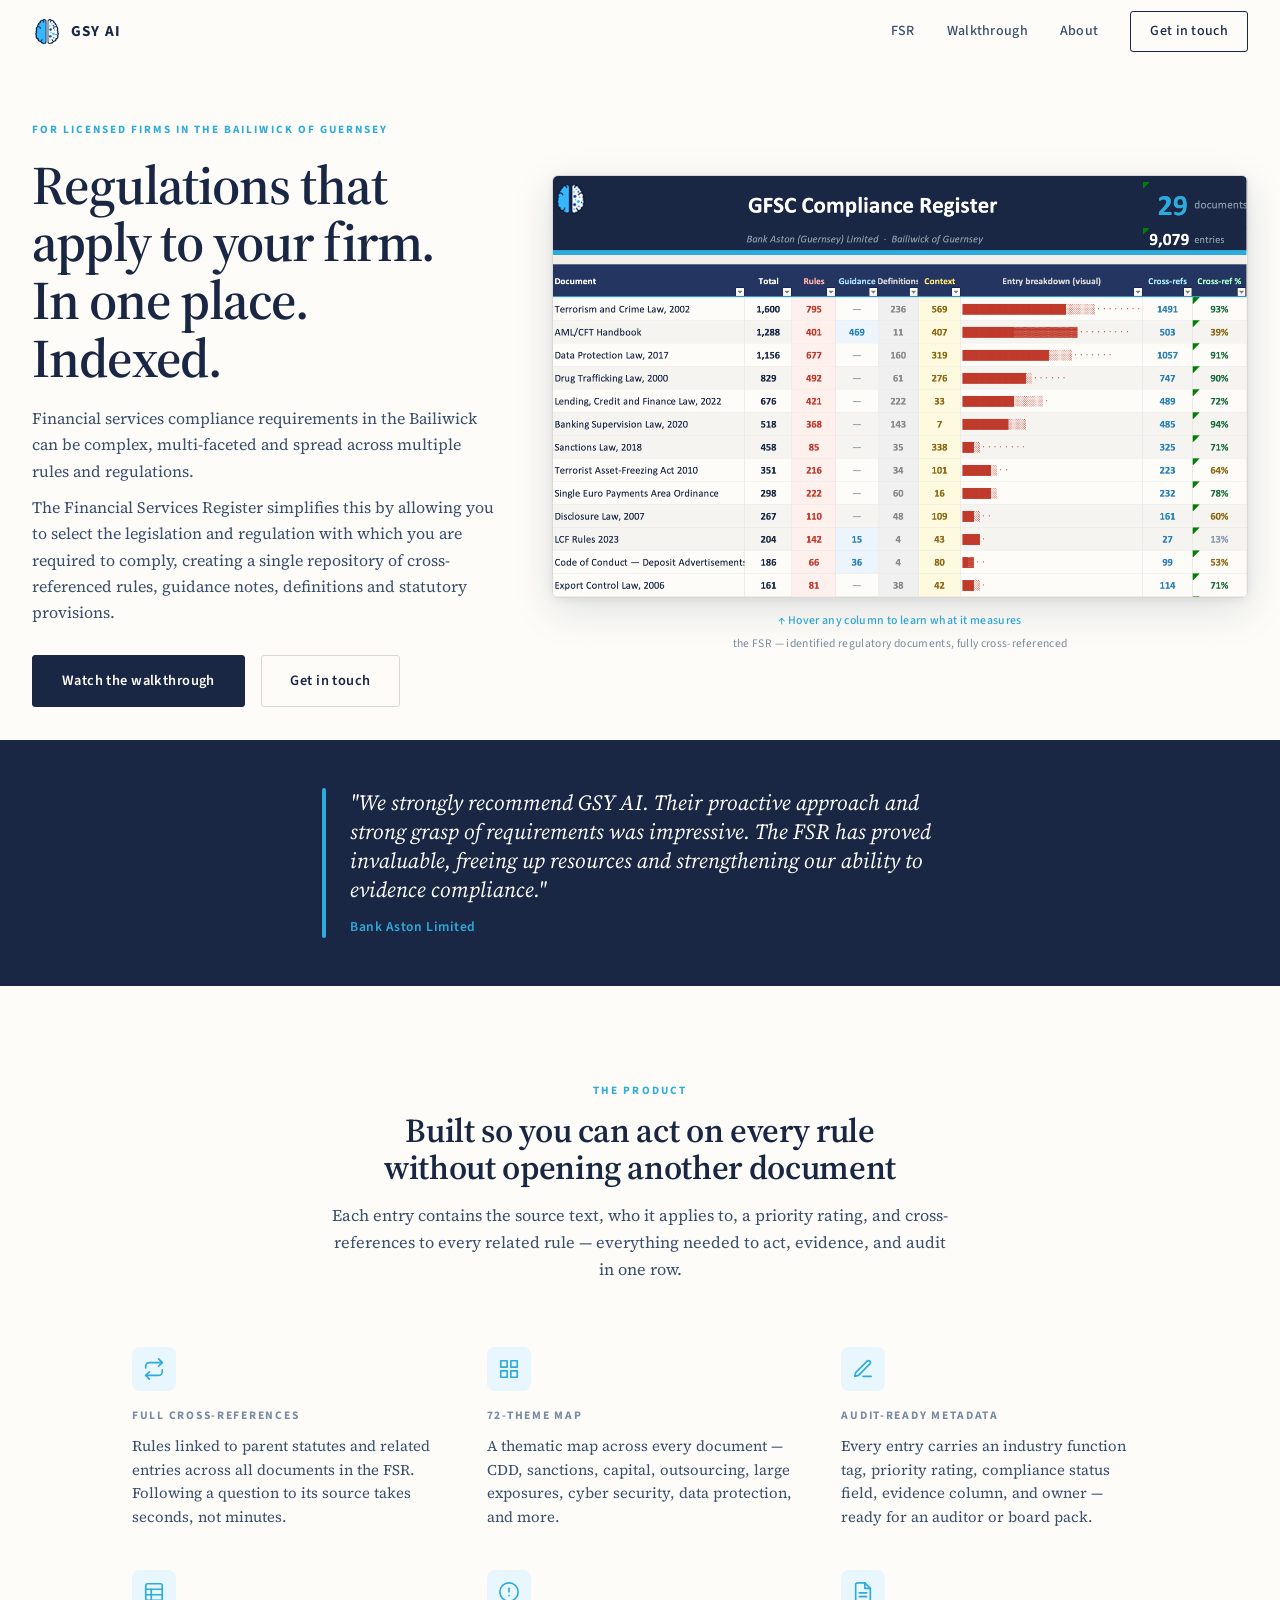
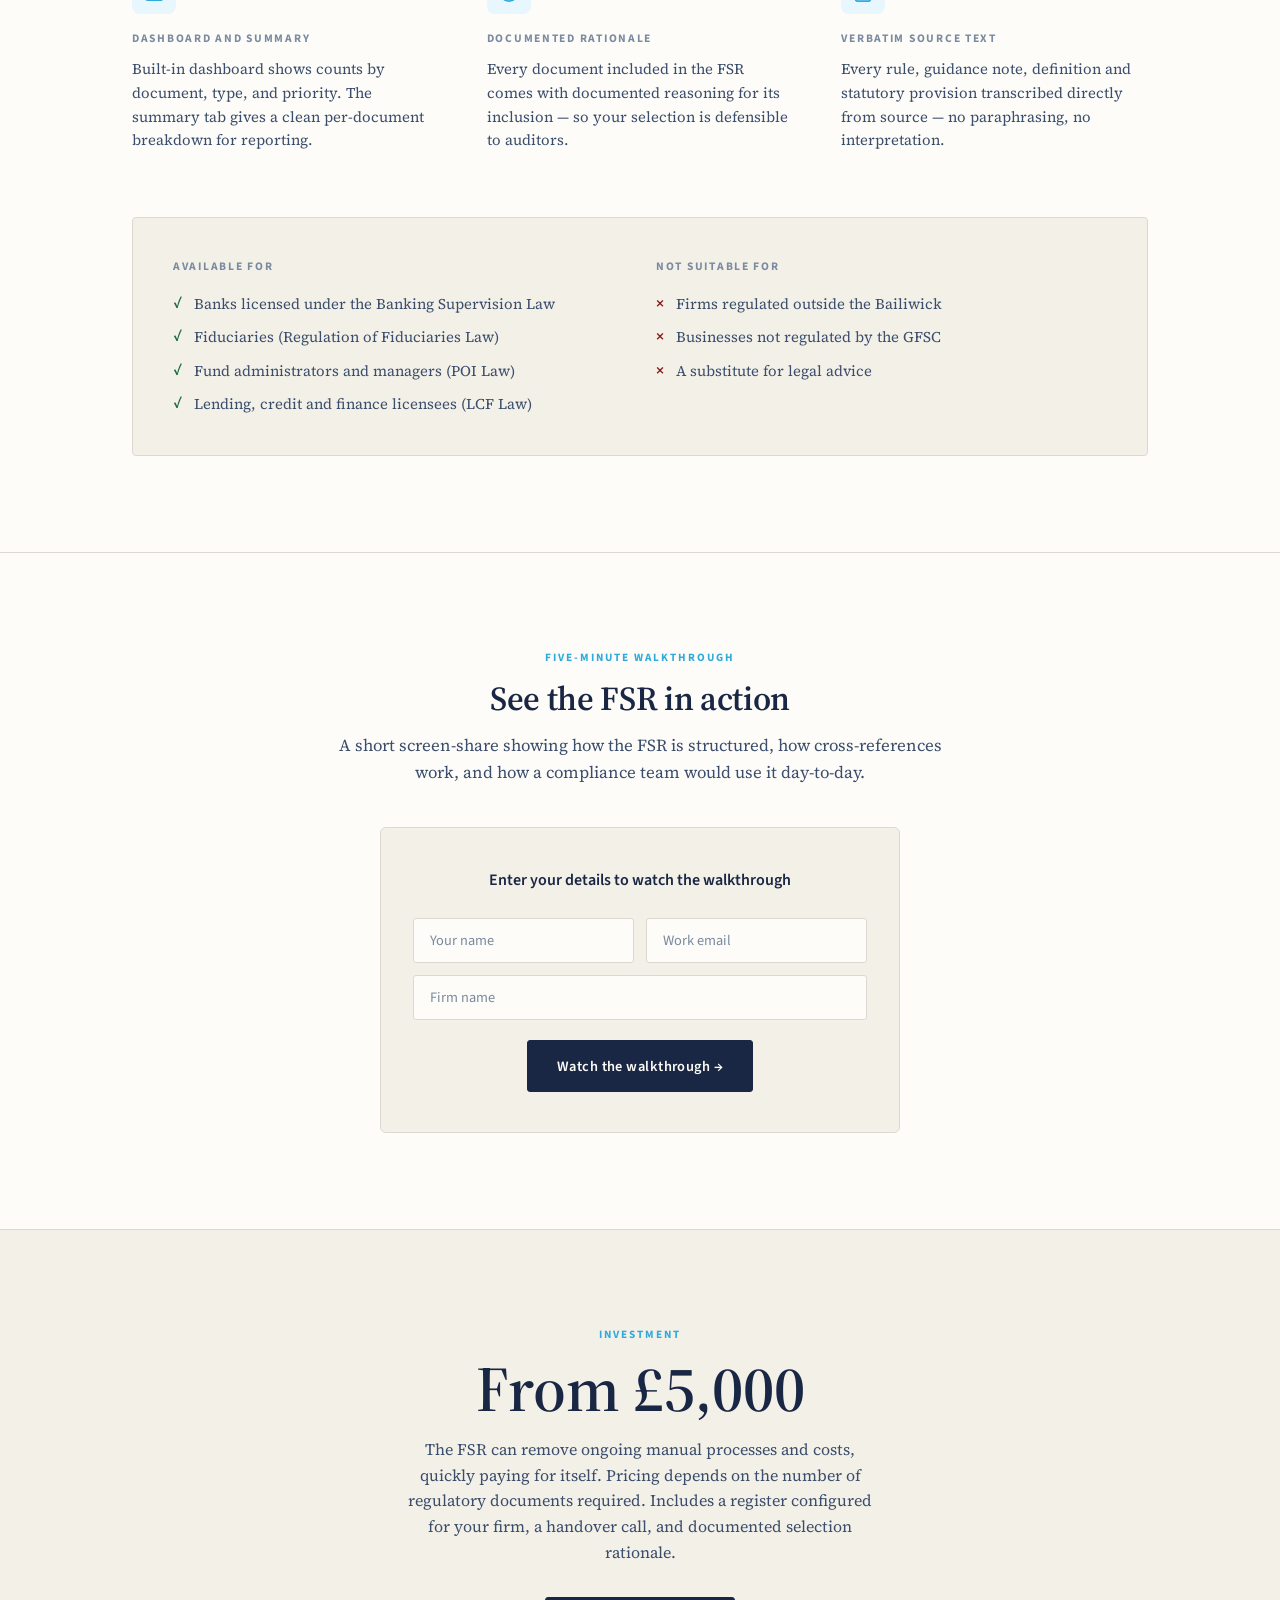
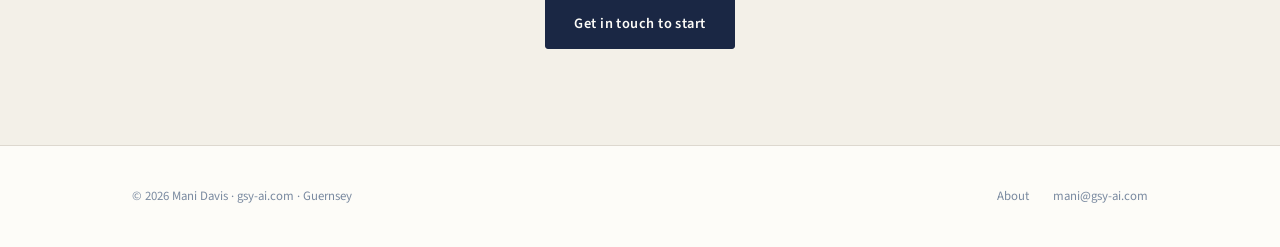
==== commit 2ab0f685: "Fix capitalisation: 'the FSR'/'the Financial Services Register' at sentence starts https://claude.ai" ====
--- a/index.html
+++ b/index.html
@@ -4,7 +4,7 @@
   <meta charset="utf-8" />
   <meta name="viewport" content="width=device-width, initial-scale=1" />
   <title>FSR - Financial Services Register | GSY AI</title>
-  <meta name="description" content="the FSR — a single, cross-referenced repository of the regulations your firm must comply with. Rules, guidance notes, definitions and statutory provisions, fully indexed. Built for licensed firms in the Bailiwick of Guernsey." />
+  <meta name="description" content="The FSR — a single, cross-referenced repository of the regulations your firm must comply with. Rules, guidance notes, definitions and statutory provisions, fully indexed. Built for licensed firms in the Bailiwick of Guernsey." />
   <link rel="icon" type="image/png" href="images/favicon.png" />
   <link rel="stylesheet" href="css/style.css" />
   <link rel="stylesheet" href="css/home.css" />
@@ -34,7 +34,7 @@
           <div class="eyebrow" style="margin-bottom:1.1rem;">For licensed firms in the Bailiwick of Guernsey</div>
           <h1 class="hero__h1">Regulations that apply to your firm.<br>In one place. Indexed.</h1>
           <p class="hero__lede">Financial services compliance requirements in the Bailiwick can be complex, multi-faceted and spread across multiple rules and regulations.</p>
-          <p class="hero__lede hero__lede--two">the Financial Services Register simplifies this by allowing you to select the legislation and regulation with which you are required to comply, creating a single repository of cross-referenced rules, guidance notes, definitions and statutory provisions.</p>
+          <p class="hero__lede hero__lede--two">The Financial Services Register simplifies this by allowing you to select the legislation and regulation with which you are required to comply, creating a single repository of cross-referenced rules, guidance notes, definitions and statutory provisions.</p>
           <div class="hero__actions">
             <a href="#walkthrough" class="btn btn--primary">Watch the walkthrough</a>
             <a href="mailto:mani@gsy-ai.com" class="btn btn--outline">Get in touch</a>
@@ -96,7 +96,7 @@
       <div class="testimonial">
         <div class="testimonial__bar"></div>
         <div class="testimonial__body">
-          <p class="testimonial__quote">"We strongly recommend GSY AI. Their proactive approach and strong grasp of requirements was impressive. the FSR has proved invaluable, freeing up resources and strengthening our ability to evidence compliance."</p>
+          <p class="testimonial__quote">"We strongly recommend GSY AI. Their proactive approach and strong grasp of requirements was impressive. The FSR has proved invaluable, freeing up resources and strengthening our ability to evidence compliance."</p>
           <p class="testimonial__cite">Bank Aston Limited</p>
         </div>
       </div>
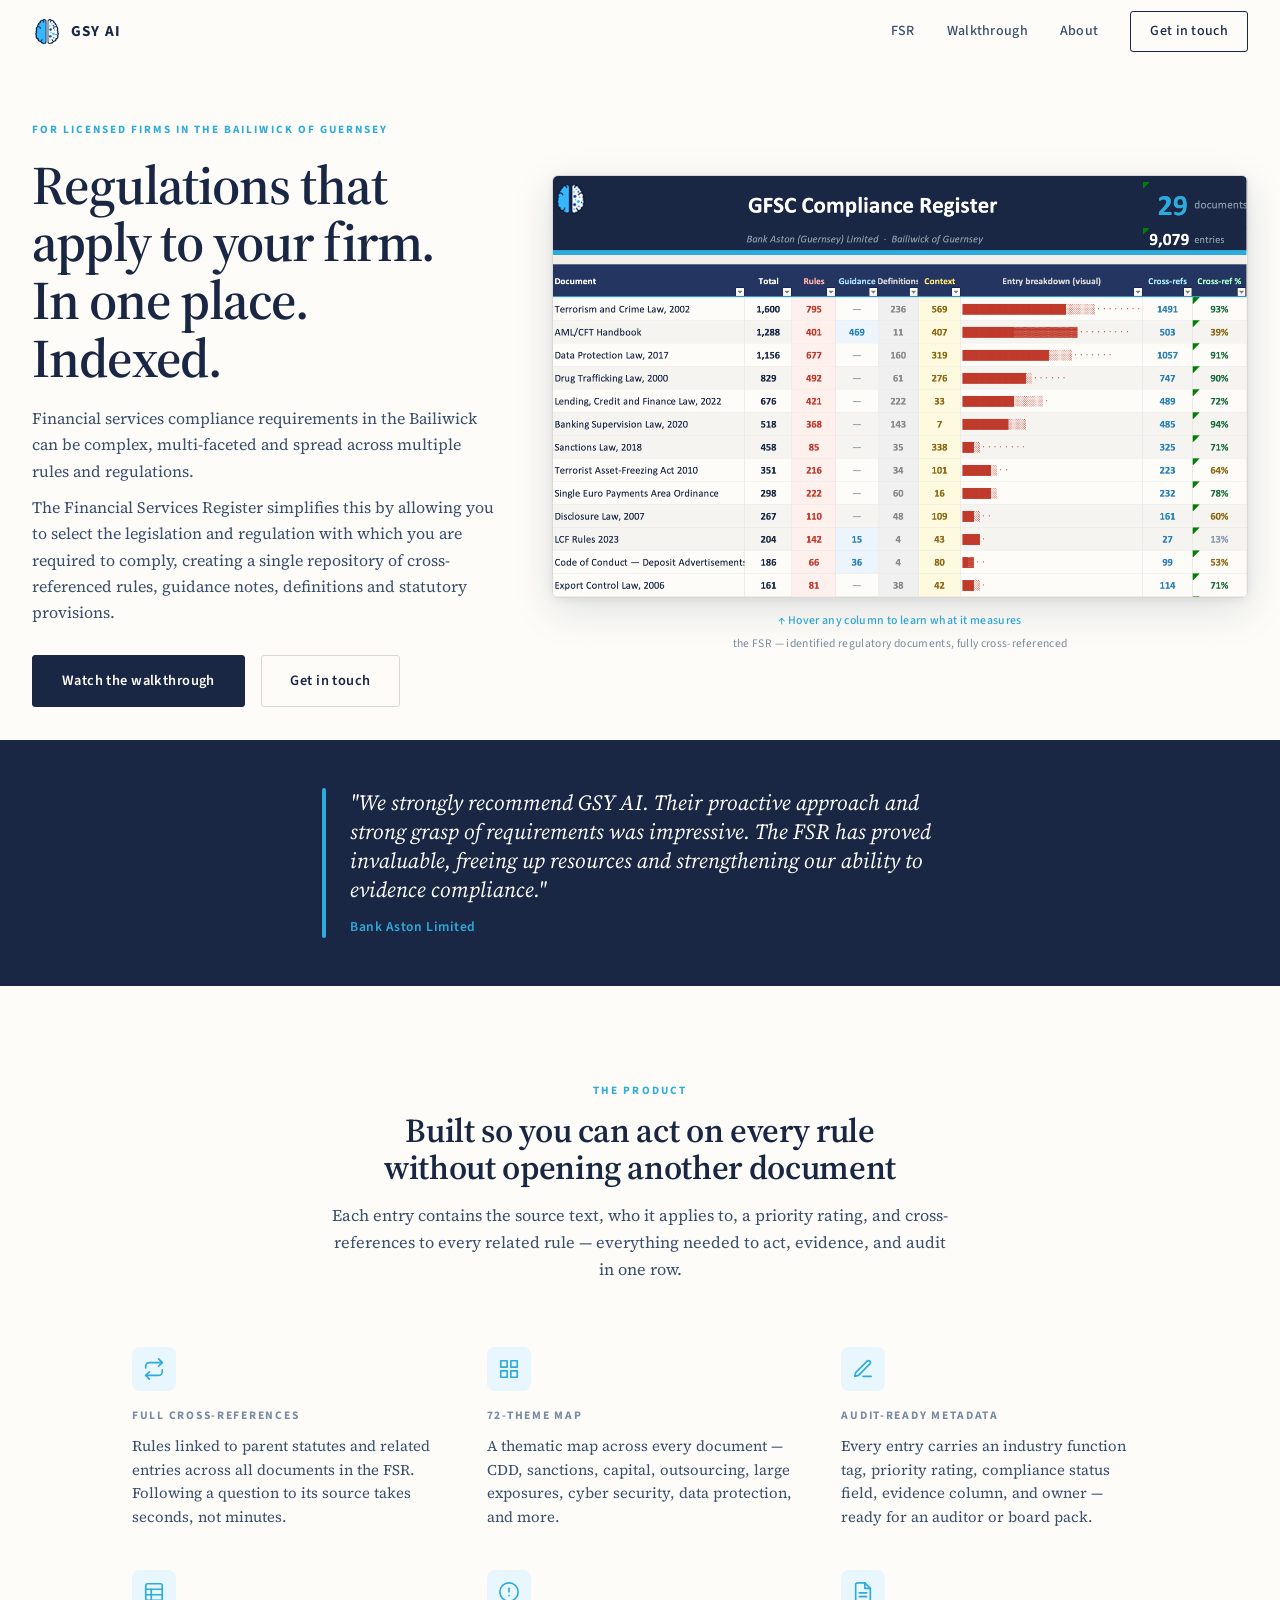
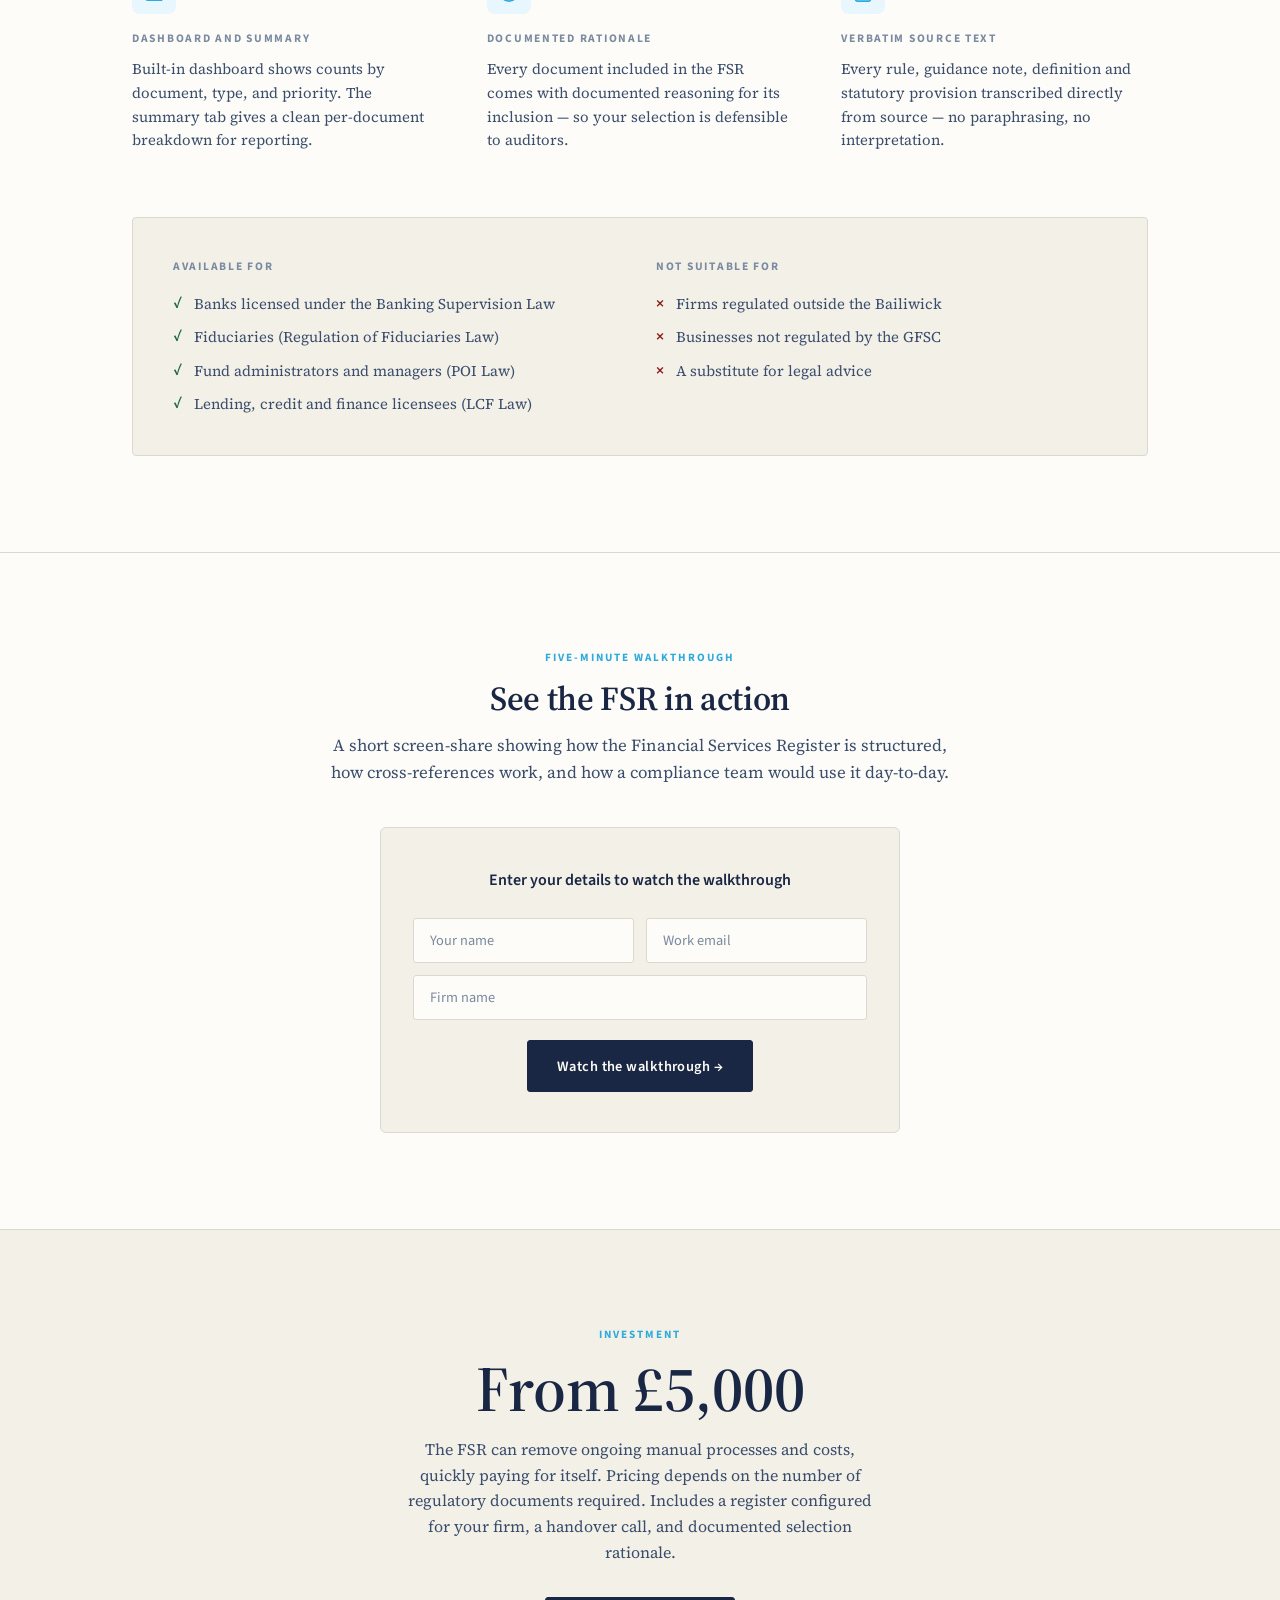
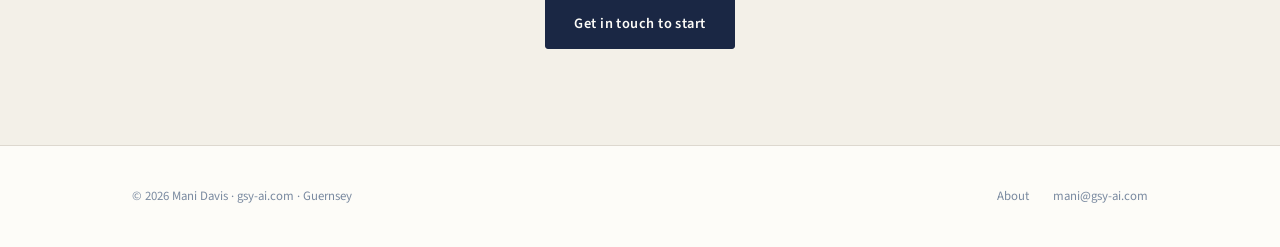
==== commit 7e551e1b: "Walkthrough copy: 'the FSR' → 'the Financial Services Register' https://claude.ai/code/session_017Qg" ====
--- a/index.html
+++ b/index.html
@@ -176,7 +176,7 @@
     <div class="wrap--narrow" style="text-align:center;">
       <div class="eyebrow" style="margin-bottom:0.8rem;">Five-minute walkthrough</div>
       <h2 style="margin-bottom:1rem;">See the FSR in action</h2>
-      <p style="color:var(--soft); margin-bottom:2.5rem; font-size:1.05rem; line-height:1.6;">A short screen-share showing how the FSR is structured, how cross-references work, and how a compliance team would use it day-to-day.</p>
+      <p style="color:var(--soft); margin-bottom:2.5rem; font-size:1.05rem; line-height:1.6;">A short screen-share showing how the Financial Services Register is structured, how cross-references work, and how a compliance team would use it day-to-day.</p>
 
       <!-- Gate: show form first, reveal video on submit -->
       <div class="walkthrough-gate" id="walkthrough-gate">
